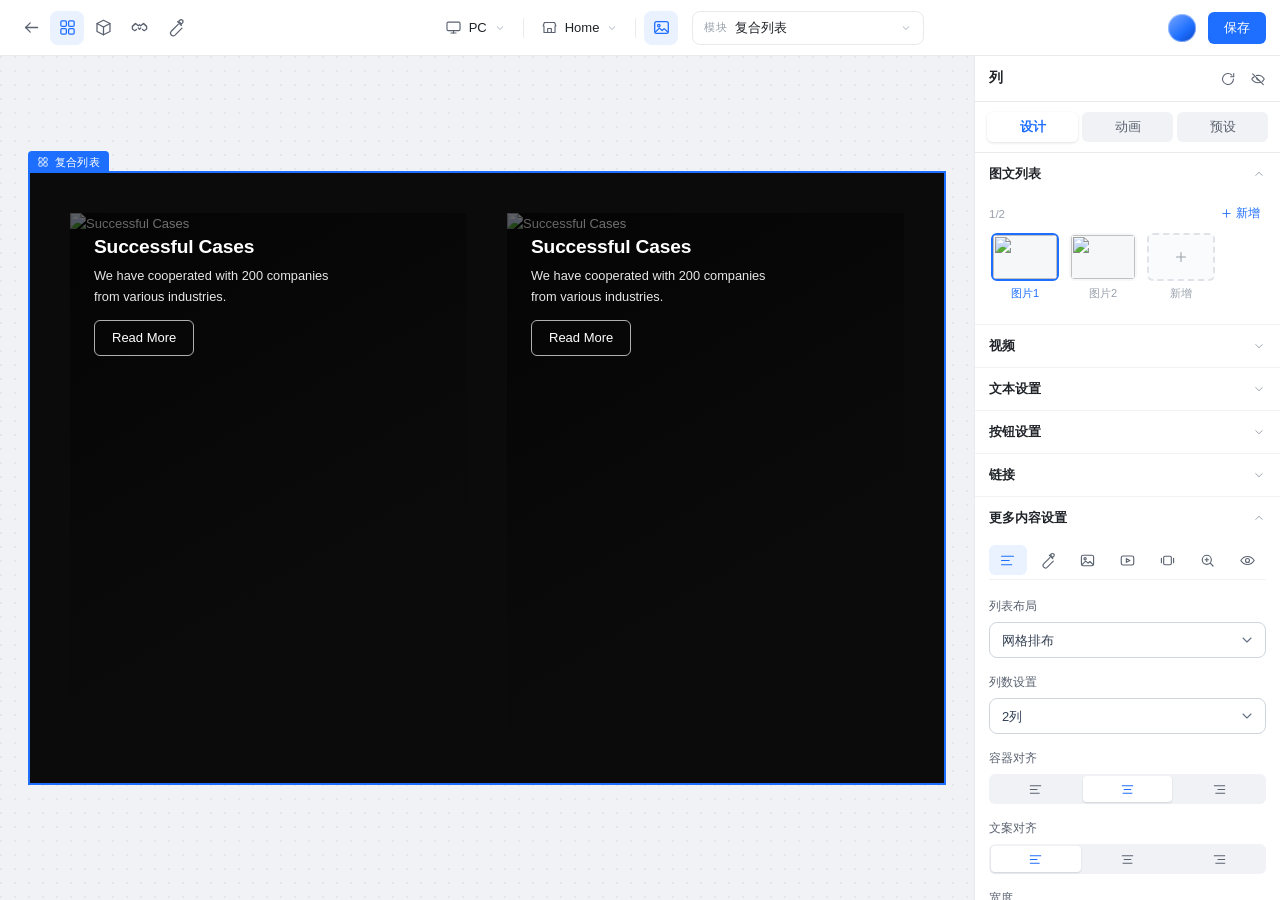
==== editor.html @ 56705ecf "feat: add main content and internal lists to m2 and m3 structures" ====
<!DOCTYPE html>
<html lang="zh-CN">
<head>
<meta charset="utf-8">
<meta name="viewport" content="width=device-width, initial-scale=1">
<title>装修编辑页 · 模块结构</title>
<link rel="stylesheet" href="assets/css/base.css">
<link rel="stylesheet" href="assets/css/mod1.css">
<link rel="stylesheet" href="assets/css/mod2.css">
<link rel="stylesheet" href="assets/css/mod3.css">
<link rel="stylesheet" href="assets/css/mod4.css">
<link rel="stylesheet" href="assets/css/mod5.css?v=19">
<link rel="stylesheet" href="assets/css/editor-shell.css?v=19">
<link rel="stylesheet" href="assets/css/editor-canvas.css?v=19">
</head>
<body class="ed">

<!-- ================= 顶部工具条 ================= -->
<header class="ed-top">
  <div class="ed-top__group">
    <a class="ed-ibtn" href="index.html" title="返回" data-icon="arrow" style="--rot:180deg"></a>
    <button class="ed-ibtn is-on" title="页面" data-icon="grid"></button>
    <button class="ed-ibtn" title="组件" data-icon="cube"></button>
    <button class="ed-ibtn" title="结构" data-icon="handshake"></button>
    <button class="ed-ibtn" title="设置" data-icon="brush"></button>
  </div>

  <div class="ed-top__mid">
    <button class="ed-pill" title="设备">
      <span class="ed-pill__ic" data-icon="monitor"></span>
      <span class="ed-pill__txt">PC</span>
      <span class="ed-pill__chev" data-icon="chevron"></span>
    </button>
    <span class="ed-divider"></span>
    <button class="ed-pill" title="页面">
      <span class="ed-pill__ic" data-icon="store"></span>
      <span class="ed-pill__txt">Home</span>
      <span class="ed-pill__chev" data-icon="chevron"></span>
    </button>
    <span class="ed-divider"></span>
    <button class="ed-ibtn is-on" title="当前页面" data-icon="image"></button>
    <label class="ed-modpick">
      <span class="ed-modpick__label">模块</span>
      <span class="ed-modpick__sel">
        <select id="structureSel"></select>
        <span class="ed-modpick__chev" data-icon="chevron"></span>
      </span>
    </label>
  </div>

  <div class="ed-top__right">
    <span class="ed-avatar" title="liyuaner"></span>
    <button class="ed-save" id="saveBtn">保存</button>
  </div>
</header>

<!-- ================= 画布 + 设置面板 ================= -->
<main class="ed-main">
  <div class="ed-canvas">
    <div class="ed-stage is-center" id="stage">
      <div id="canvas" style="width:100%"></div>
    </div>
  </div>

  <aside class="ed-panel">
    <div class="ed-panel__head">
      <span class="ed-panel__title">列</span>
      <span class="ed-panel__actions">
        <button class="ed-ibtn" id="resetBtn" title="重置当前模块" data-icon="refresh"></button>
        <button class="ed-ibtn" id="closeBtn" title="收起面板" data-icon="eyeOff"></button>
      </span>
    </div>
    <div id="panel" style="display:flex;flex-direction:column;min-height:0;flex:1"></div>
  </aside>
</main>

<!-- 主图弹层：图库 / 外链，详细设置收纳在这里，面板只留摘要 -->
<div class="ed-modal" id="heroModal" aria-hidden="true">
  <div class="ed-modal__mask" data-act="hero-close"></div>
  <div class="ed-modal__card" role="dialog" aria-label="更换主图">
    <header class="ed-modal__head">
      <b>更换主图</b>
      <button class="ed-ibtn" data-act="hero-close" title="关闭" style="font-size:17px;line-height:1">×</button>
    </header>
    <div class="ed-modal__body">
      <div class="ed-modal__label">图库</div>
      <div class="hero-gallery" id="heroGallery"></div>
      <div class="ed-modal__label">外链地址</div>
      <div class="hero-link">
        <input id="heroUrlInput" class="finput" placeholder="https:// 图片地址">
        <button class="ed-save" data-act="hero-url">使用</button>
      </div>
    </div>
  </div>
</div>

<button class="ed-fab" id="fabBtn">设置</button>
<div class="ed-toast" id="toast"></div>

<script src="assets/js/icons.js?v=19"></script>
<script src="assets/js/data.js?v=19"></script>
<script src="assets/js/editor-defs.js?v=19"></script>
<script src="assets/js/editor-fields.js?v=19"></script>
<script src="assets/js/editor-panels.js?v=19"></script>
<script src="assets/js/editor-m1.js?v=19"></script>
<script src="assets/js/editor-m5.js?v=19"></script>
<script src="assets/js/editor-canvas.js?v=19"></script>
<script src="assets/js/editor-core.js?v=19"></script>
</body>
</html>
---- assets/css/base.css ----
/* =========================================================
   base.css — 设计变量 / 页面骨架 / 控制条 / 通用按钮
   ========================================================= */

:root {
  /* 颜色 */
  --ink: #14161a;
  --ink-soft: #2b2f37;
  --body: #4b5260;
  --muted: #7b8290;
  --line: #e7e3db;
  --line-strong: #d6d1c7;
  --paper: #ffffff;
  --sand: #f6f2ec;
  --sand-deep: #eee8de;
  --accent: #9a7b4f;

  /* 版式 */
  --font: -apple-system, BlinkMacSystemFont, "Segoe UI", "PingFang SC",
    "Hiragino Sans GB", "Microsoft YaHei", Roboto, Helvetica, Arial, sans-serif;
  --serif: "Iowan Old Style", "Palatino Linotype", Georgia, "Songti SC", "Playfair Display", serif;

  --max: 1400px;
  --pad: clamp(20px, 4.6vw, 64px);

  /* 形状 */
  --r-sm: 10px;
  --r-md: 16px;
  --r-lg: 24px;

  /* 阴影 */
  --shadow-s: 0 1px 2px rgba(20, 22, 26, .04), 0 10px 24px -14px rgba(20, 22, 26, .16);
  --shadow-m: 0 2px 6px rgba(20, 22, 26, .05), 0 40px 70px -40px rgba(20, 22, 26, .28);

  color-scheme: light;
}

*, *::before, *::after { box-sizing: border-box; }

html {
  scroll-behavior: smooth;
  scroll-padding-top: 84px;
  -webkit-text-size-adjust: 100%;
}

body {
  margin: 0;
  font-family: var(--font);
  font-size: 16px;
  line-height: 1.65;
  color: var(--ink);
  background: var(--paper);
  -webkit-font-smoothing: antialiased;
  text-rendering: optimizeLegibility;
}

img { display: block; max-width: 100%; }
h1, h2, h3, h4, p, ul, figure { margin: 0; }
ul { list-style: none; padding: 0; }
a { color: inherit; text-decoration: none; }
button { font: inherit; color: inherit; cursor: pointer; border: 0; background: none; }
code {
  font-family: ui-monospace, SFMono-Regular, Menlo, Consolas, monospace;
  font-size: .88em;
  background: var(--sand);
  border: 1px solid var(--line);
  border-radius: 6px;
  padding: 1px 5px;
}
::selection { background: var(--ink); color: #fff; }

/* ---------- 顶栏 ---------- */
.topbar {
  position: sticky;
  top: 0;
  z-index: 60;
  background: rgba(255, 255, 255, .84);
  backdrop-filter: saturate(180%) blur(14px);
  -webkit-backdrop-filter: saturate(180%) blur(14px);
  border-bottom: 1px solid var(--line);
}
.topbar__inner {
  max-width: var(--max);
  margin: 0 auto;
  padding: 0 var(--pad);
  height: 64px;
  display: flex;
  align-items: center;
  justify-content: space-between;
  gap: 20px;
}
.topbar__brand {
  display: inline-flex;
  align-items: center;
  gap: 10px;
  font-weight: 650;
  font-size: 14.5px;
  letter-spacing: .01em;
  white-space: nowrap;
}
.brand-mark {
  width: 22px; height: 22px;
  display: grid;
  grid-template-columns: 1fr 1fr;
  grid-template-rows: 1fr 1fr;
  gap: 2px;
}
.brand-mark i { background: var(--ink); border-radius: 2px; }
.brand-mark i:nth-child(1) { grid-row: span 2; }
.brand-mark i:nth-child(3) { background: var(--accent); }

.topbar__nav {
  display: flex;
  align-items: center;
  gap: clamp(4px, 1.4vw, 18px);
  font-size: 13px;
  color: var(--body);
  overflow-x: auto;
  scrollbar-width: none;
}
.topbar__nav::-webkit-scrollbar { display: none; }
.topbar__nav a {
  white-space: nowrap;
  padding: 7px 10px;
  border-radius: 999px;
  transition: background .25s, color .25s;
}
.topbar__nav a b { color: var(--accent); font-weight: 700; margin-right: 5px; font-size: 11.5px; }
.topbar__nav a:hover { background: var(--sand); color: var(--ink); }
.topbar__cta {
  margin-left: auto;
  display: inline-flex;
  align-items: center;
  gap: 6px;
  height: 34px;
  padding: 0 14px;
  border-radius: 999px;
  background: var(--ink);
  color: #fff;
  font-size: 12.5px;
  letter-spacing: .02em;
  white-space: nowrap;
  transition: background .2s, transform .2s;
}
.topbar__cta:hover { background: #000; transform: translateY(-1px); }
.topbar__cta-short { display: none; }
@media (max-width: 980px) {
  .topbar__cta-long { display: none; }
  .topbar__cta-short { display: inline; }
  .topbar__cta { padding: 0 12px; }
}

/* ---------- 结构区块 ---------- */
.mod {
  position: relative;
  border-top: 1px solid var(--line);
  padding: clamp(38px, 5vw, 68px) 0 clamp(44px, 5.6vw, 76px);
  transition: background-color .45s ease, color .45s ease;
}
.mod__inner {
  max-width: var(--max);
  margin: 0 auto;
  padding: 0 var(--pad);
}
.mod__head {
  display: flex;
  align-items: baseline;
  gap: 16px;
  flex-wrap: wrap;
}
.mod__num {
  font-size: 11px;
  letter-spacing: .16em;
  color: var(--accent);
  font-weight: 700;
  align-self: baseline;
}
.mod__titlewrap {
  display: flex;
  align-items: baseline;
  gap: 18px;
  flex-wrap: wrap;
  flex: 1 1 auto;
}
.mod__title {
  font-size: clamp(22px, 2.4vw, 32px);
  line-height: 1.2;
  letter-spacing: -.022em;
  font-weight: 640;
  white-space: nowrap;
}
.mod__desc {
  color: var(--muted);
  font-size: clamp(13px, .9vw, 14px);
  line-height: 1.6;
  max-width: 52ch;
}

/* ---------- 控制条（不吸顶，两行） ---------- */
.ctrl {
  margin-top: clamp(18px, 2vw, 26px);
  padding: 11px 14px;
  border: 1px solid var(--line);
  border-radius: 12px;
  background: #fff;
}
.ctrl__row {
  display: flex;
  flex-wrap: wrap;
  align-items: center;
  gap: 8px 22px;
}
.ctrl__row + .ctrl__row {
  margin-top: 8px;
  padding-top: 8px;
  border-top: 1px solid rgba(20, 22, 26, .06);
}
/* 深色主题（结构3） */
.mod.is-dark .ctrl {
  background: #17191d;
  border-color: rgba(255, 255, 255, .14);
}
.mod.is-dark .ctrl__row + .ctrl__row { border-top-color: rgba(255, 255, 255, .12); }
.mod.is-dark .ctrl__label { color: rgba(255, 255, 255, .5); }
.mod.is-dark .chip {
  background: transparent;
  border-color: rgba(255, 255, 255, .22);
  color: rgba(255, 255, 255, .8);
}
.mod.is-dark .chip.is-on { background: #f4f2ee; border-color: #f4f2ee; color: #14161a; }
.ctrl__group { display: flex; align-items: center; gap: 8px; flex-wrap: wrap; }
.ctrl__label {
  font-size: 11px;
  letter-spacing: .04em;
  color: #9a958c;
  font-weight: 600;
  white-space: nowrap;
}
.ctrl__chips { display: flex; flex-wrap: wrap; gap: 5px; }
.chip {
  padding: 5px 11px;
  border-radius: 999px;
  border: 1px solid var(--line);
  background: transparent;
  color: var(--body);
  font-size: 12px;
  line-height: 1.35;
  letter-spacing: .01em;
  transition: background .18s, color .18s, border-color .18s;
}
.chip:hover { border-color: var(--ink); color: var(--ink); }
.chip.is-on {
  background: var(--ink);
  border-color: var(--ink);
  color: #fff;
  font-weight: 600;
}
.chip:disabled { opacity: .34; cursor: not-allowed; }
.chip:disabled:hover { border-color: var(--line); color: var(--body); }

/* ---------- 舞台 ---------- */
.stage {
  margin-top: clamp(32px, 3.6vw, 52px);
}
.stage--full { max-width: 100%; }
.stage.is-anim > * { animation: stageIn .5s cubic-bezier(.22, .61, .36, 1) both; }
@keyframes stageIn {
  from { opacity: 0; transform: translateY(14px); }
  to { opacity: 1; transform: none; }
}
@media (prefers-reduced-motion: reduce) {
  .stage.is-anim > * { animation: none; }
}

/* ---------- 图标（基础尺寸，防止 SVG 撑满容器） ---------- */
.ic {
  display: block;
  width: 20px;
  height: 20px;
  flex: 0 0 auto;
  stroke-width: 1.6;
}

/* ---------- 通用按钮 ---------- */
.btn {
  display: inline-flex;
  align-items: center;
  gap: 10px;
  align-self: flex-start;
  padding: 13px 24px;
  border-radius: 999px;
  background: var(--ink);
  color: #fff;
  font-size: 14px;
  font-weight: 550;
  line-height: 1.2;
  letter-spacing: .01em;
  white-space: nowrap;
  transition: background .25s ease, color .25s ease, transform .25s ease;
}
.btn:hover { background: #000; transform: translateY(-1px); }
.btn .ic {
  width: 17px;
  height: 17px;
  flex: 0 0 17px;
}
.btn .ic { stroke-width: 1.7; }

@media (prefers-reduced-motion: reduce) {
  .btn:hover { transform: none; }
}

/* ---------- 响应式 ---------- */
@media (max-width: 760px) {
  .topbar__inner { height: 58px; }
  .mod__titlewrap { gap: 8px; }
  .mod__desc { max-width: 100%; }
}
---- assets/css/mod1.css ----
/* =========================================================
   mod1.css — 结构1：中心图 + 左右双排列表
   ========================================================= */

.m1 { --m1-gap: clamp(22px, 3vw, 56px); }

.m1__grid {
  display: grid;
  grid-template-columns: minmax(0, 1fr) minmax(270px, 38%) minmax(0, 1fr);
  gap: var(--m1-gap);
  align-items: center;
}

.m1__col { min-width: 0; }
.m1__list {
  display: flex;
  flex-direction: column;
  gap: clamp(26px, 3.6vh, 52px);
}
.m1__item { min-width: 0; }

.m1__icon {
  display: inline-flex;
  align-items: center;
  justify-content: center;
  width: 54px;
  height: 54px;
  border-radius: 999px;
  border: 1px solid var(--line-strong);
  color: var(--ink-soft);
  margin-bottom: 14px;
}
.m1__icon .ic { width: 23px; height: 23px; }

.m1__text h3 {
  font-size: clamp(15.5px, 1.3vw, 20px);
  font-weight: 640;
  line-height: 1.3;
  letter-spacing: -.005em;
}
.m1__text p {
  margin-top: 7px;
  font-size: clamp(12.5px, .95vw, 14.5px);
  line-height: 1.62;
  color: var(--muted);
  max-width: 30ch;
}

.m1__media {
  position: relative;
  border-radius: clamp(16px, 1.6vw, 24px);
  overflow: hidden;
  background: var(--sand-deep);
  box-shadow: var(--shadow-m);
}
.m1__media img {
  width: 100%;
  height: 100%;
  aspect-ratio: 1 / 1.04;
  object-fit: cover;
}

/* ---------- A · 双列均布 ---------- */
.m1--a .m1__col { align-self: stretch; display: flex; align-items: center; }
.m1--a .m1__list { width: 100%; height: 100%; justify-content: space-between; padding-block: 4px; }
.m1--a .m1__item { text-align: center; }
.m1--a .m1__icon { margin-inline: auto; }
.m1--a .m1__text p { margin-inline: auto; }

/* ---------- B · 错位偏移 ---------- */
.m1--b .m1__grid {
  grid-template-columns: minmax(0, .92fr) minmax(290px, 42%) minmax(0, .92fr);
  gap: clamp(18px, 2.4vw, 40px);
  align-items: stretch;
}
.m1--b .m1__media img { aspect-ratio: 4 / 5; }
.m1--b .m1__col { display: flex; flex-direction: column; justify-content: center; }
.m1--b .m1__col--left { padding-bottom: clamp(40px, 7vw, 110px); }
.m1--b .m1__col--right { padding-top: clamp(40px, 7vw, 110px); }
.m1--b .m1__col--left .m1__item { text-align: right; }
.m1--b .m1__col--left .m1__text p { margin-left: auto; }
.m1--b .m1__list { gap: clamp(24px, 3vw, 44px); }
.m1--b .m1__icon { border: 0; width: 40px; height: 40px; margin-bottom: 8px; color: var(--accent); }
.m1--b .m1__icon .ic { width: 26px; height: 26px; }
.m1--b .m1__text h3 { font-size: clamp(17px, 1.5vw, 22px); letter-spacing: -.015em; }

/* ---------- C · 紧凑内联 ---------- */
.m1--c .m1__grid { grid-template-columns: minmax(0, 1.06fr) minmax(260px, 34%) minmax(0, 1.06fr); }
.m1--c .m1__media img { aspect-ratio: 1 / 1.12; }
.m1--c .m1__item { display: flex; align-items: flex-start; gap: 14px; }
.m1--c .m1__col--left .m1__item { flex-direction: row-reverse; text-align: right; }
.m1--c .m1__icon {
  width: 44px;
  height: 44px;
  border-radius: 12px;
  background: #fff;
  border: 1px solid var(--line);
  margin: 0;
  color: var(--ink-soft);
}
.m1--c .m1__icon .ic { width: 20px; height: 20px; }
.m1--c .m1__list { gap: clamp(18px, 2.4vw, 32px); }
.m1--c .m1__text h3 { font-size: clamp(14.5px, 1.15vw, 18px); }
.m1--c .m1__text p { margin-top: 4px; font-size: 12.5px; line-height: 1.55; }

/* ---------- D · 编号序号 ---------- */
.m1--d .m1__media img { aspect-ratio: 1 / 1; }
.m1--d .m1__num {
  display: block;
  font-size: clamp(30px, 3.1vw, 46px);
  font-weight: 700;
  line-height: 1;
  letter-spacing: -.04em;
  color: var(--ink);
  font-variant-numeric: tabular-nums;
}
.m1--d .m1__num::after {
  content: "";
  display: inline-block;
  vertical-align: middle;
  width: 28px;
  height: 6px;
  margin-left: 10px;
  background:
    radial-gradient(circle at 3px 3px, var(--accent) 1.6px, transparent 1.8px) 0 0 / 9px 6px repeat-x;
  opacity: .62;
}
.m1--d .m1__text h3 { margin-top: 12px; font-size: clamp(15px, 1.25vw, 19px); }
.m1--d .m1__col--left .m1__item { text-align: right; }
.m1--d .m1__col--left .m1__text p { margin-left: auto; }

/* ---------- 横向排布（列表项并排 + 左右交替阅读） ---------- */
.m1.is-h .m1__grid {
  grid-template-columns: minmax(0, 1fr) minmax(210px, 32%) minmax(0, 1fr);
  gap: clamp(14px, 1.8vw, 28px);
}
.m1.is-h .m1__col,
.m1.is-h .m1__col--left,
.m1.is-h .m1__col--right {
  align-self: center;
  padding-top: 0;
  padding-bottom: 0;
  display: block;
}
.m1.is-h .m1__list {
  flex-direction: row;
  flex-wrap: nowrap;
  align-items: flex-start;
  justify-content: center;
  gap: clamp(12px, 1.4vw, 24px);
  height: auto;
  width: 100%;
}
.m1.is-h .m1__item {
  flex: 1 1 0;
  min-width: 0;
  text-align: center;
  display: block;
}
.m1.is-h .m1__item .m1__text { text-align: center; }
.m1.is-h .m1__icon { margin-inline: auto; margin-bottom: 10px; }
.m1.is-h .m1__num { text-align: center; }
.m1.is-h .m1__num::after { display: none; }
.m1.is-h .m1__text h3 { font-size: clamp(13px, 1.05vw, 15.5px); }
.m1.is-h .m1__text p { font-size: 12px; line-height: 1.55; margin-top: 5px; }

/* 每侧 3 项以上时收起描述，保持一行干净 */
.m1.is-h-dense .m1__text p { display: none; }
.m1.is-h-dense .m1__text h3 { font-size: 13px; line-height: 1.4; }
.m1.is-h-dense .m1__icon { width: 40px; height: 40px; margin-bottom: 9px; }
.m1.is-h-dense .m1__icon .ic { width: 19px; height: 19px; }
.m1.is-h-dense .m1__num { font-size: clamp(20px, 1.9vw, 28px); }
.m1.is-h .m1__media img { aspect-ratio: 4 / 3; }

/* ---------- 响应式 ---------- */
/* ≤1080：图片置顶，左右两列列表合并成同一个网格，避免出现空洞 */
@media (max-width: 1080px) {
  .m1 .m1__grid,
  .m1.is-h .m1__grid {
    grid-template-columns: repeat(2, minmax(0, 1fr));
    gap: clamp(20px, 3.2vw, 30px) clamp(18px, 2.6vw, 26px);
  }

  .m1 .m1__grid > .m1__col,
  .m1--a .m1__col,
  .m1--b .m1__col,
  .m1.is-h .m1__col,
  .m1 .m1__grid > .m1__col > .m1__list,
  .m1--a .m1__list,
  .m1.is-h .m1__list { display: contents; }

  .m1__media { grid-column: 1 / -1; order: -1; }
  .m1__media img,
  .m1--b .m1__media img,
  .m1--c .m1__media img,
  .m1--d .m1__media img,
  .m1.is-h .m1__media img { aspect-ratio: 16 / 10; border-radius: clamp(14px, 2vw, 20px); }

  .m1__item,
  .m1.is-h .m1__item {
    display: block;
    flex: none;
    padding: 0;
    text-align: left;
  }
  .m1--a .m1__item,
  .m1--b .m1__col--left .m1__item,
  .m1--d .m1__col--left .m1__item,
  .m1.is-h .m1__item { text-align: left; }

  .m1 .m1__item .m1__text,
  .m1.is-h .m1__item .m1__text { text-align: left; }

  .m1__icon,
  .m1--a .m1__icon,
  .m1--b .m1__icon,
  .m1.is-h .m1__icon,
  .m1.is-h-dense .m1__icon {
    width: 44px;
    height: 44px;
    margin: 0 0 10px;
    border: 1px solid var(--line-strong);
    color: var(--ink-soft);
  }
  .m1__icon .ic,
  .m1.is-h-dense .m1__icon .ic { width: 20px; height: 20px; }

  .m1__text h3,
  .m1.is-h .m1__text h3,
  .m1.is-h-dense .m1__text h3 { font-size: 15.5px; line-height: 1.35; }
  .m1__text p,
  .m1.is-h .m1__text p,
  .m1.is-h-dense .m1__text p,
  .m1.is-h .m1__text p {
    display: block;
    font-size: 13px;
    margin-top: 5px;
  }
  .m1--a .m1__text p,
  .m1--b .m1__col--left .m1__text p,
  .m1--d .m1__col--left .m1__text p { margin-inline: 0; }
  .m1__num,
  .m1.is-h-dense .m1__num { font-size: 26px; }

  .m1--c .m1__item,
  .m1.is-h.m1--c .m1__item {
    display: flex;
    flex-direction: row;
    gap: 12px;
    align-items: flex-start;
  }
}

@media (max-width: 640px) {
  .m1 .m1__grid,
  .m1.is-h .m1__grid { grid-template-columns: minmax(0, 1fr); }
  .m1__text p { max-width: none; }
}
---- assets/css/mod2.css ----
/* =========================================================
   mod2.css — 结构2：一侧文案 + 列表，另一侧整图
   ========================================================= */

.m2 { --split: 45%; }
.m2.is-r40 { --split: 40%; }
.m2.is-r45 { --split: 45%; }
.m2.is-r55 { --split: 55%; }

.m2__grid {
  display: grid;
  /* --split 始终代表「图片占比」 */
  grid-template-columns: minmax(0, 1fr) var(--split);
  gap: clamp(24px, 4vw, 72px);
  align-items: stretch;
}
.m2.is-reversed .m2__grid {
  grid-template-columns: var(--split) minmax(0, 1fr);
}
.m2.is-reversed .m2__body { order: 2; }
.m2.is-reversed .m2__media { order: 1; }

/* ---------- 文案栏 ---------- */
.m2__body { align-self: center; min-width: 0; }
.m2__eyebrow {
  font-size: 11.5px;
  letter-spacing: .2em;
  text-transform: uppercase;
  color: var(--accent);
  font-weight: 650;
}
.m2__title {
  margin-top: 13px;
  font-size: clamp(26px, 2.7vw, 42px);
  line-height: 1.12;
  letter-spacing: -.025em;
  font-weight: 650;
}
.m2__lede {
  margin-top: 16px;
  color: var(--body);
  font-size: clamp(13.8px, 1.02vw, 15.8px);
  line-height: 1.68;
  max-width: 52ch;
}
.m2__cta { margin-top: clamp(20px, 2.6vw, 30px); }
.m2 .is-accent { color: var(--accent); }

/* ---------- 图片 ---------- */
.m2__media {
  position: relative;
  margin: 0;
  border-radius: clamp(18px, 2vw, 28px);
  overflow: hidden;
  background: var(--sand-deep);
  box-shadow: var(--shadow-m);
}
.m2__media img {
  width: 100%;
  height: 100%;
  min-height: clamp(340px, 40vw, 560px);
  object-fit: cover;
}

/* ---------- 列表：勾选网格 ---------- */
.m2__list--check {
  margin-top: clamp(20px, 2.4vw, 30px);
  display: grid;
  grid-template-columns: repeat(2, minmax(0, 1fr));
  gap: 13px 22px;
}
.m2__list--check .m2__item {
  display: flex;
  align-items: center;
  gap: 9px;
  font-size: clamp(13.5px, 1vw, 15px);
  font-weight: 620;
  line-height: 1.4;
  color: var(--ink-soft);
}
.m2__list--check .ic { width: 18px; height: 18px; }

/* ---------- 列表：图标列表 ---------- */
.m2__list--icon {
  margin-top: clamp(20px, 2.4vw, 28px);
  display: grid;
  gap: clamp(13px, 1.5vw, 19px);
}
.m2__list--icon .m2__item { display: flex; align-items: flex-start; gap: 14px; }
.m2__badge {
  width: 42px;
  height: 42px;
  flex: 0 0 auto;
  border-radius: 12px;
  background: #fff;
  border: 1px solid var(--line);
  display: grid;
  place-items: center;
  color: var(--ink-soft);
}
.m2__badge .ic { width: 21px; height: 21px; }

/* ---------- 列表：编号步骤 ---------- */
.m2__list--num {
  margin-top: clamp(20px, 2.4vw, 28px);
  display: grid;
}
.m2__list--num .m2__item {
  display: grid;
  grid-template-columns: auto minmax(0, 1fr);
  gap: 16px;
  padding: clamp(11px, 1.3vw, 15px) 0;
  border-top: 1px solid var(--line);
}
.m2__list--num .m2__item:last-child { border-bottom: 1px solid var(--line); }
.m2__num {
  font-size: 14px;
  font-weight: 700;
  letter-spacing: .06em;
  color: var(--accent);
  padding-top: 2px;
  font-variant-numeric: tabular-nums;
}

/* ---------- 列表：数据行 ---------- */
.m2__list--stat {
  margin-top: clamp(20px, 2.4vw, 28px);
  display: grid;
}
.m2__list--stat .m2__item {
  display: grid;
  grid-template-columns: minmax(92px, auto) minmax(0, 1fr);
  align-items: center;
  gap: clamp(14px, 2vw, 28px);
  padding: clamp(13px, 1.5vw, 18px) 0;
  border-top: 1px solid var(--line);
}
.m2__list--stat .m2__item:last-child { border-bottom: 1px solid var(--line); }
.m2__stat {
  font-size: clamp(23px, 2.3vw, 33px);
  font-weight: 650;
  letter-spacing: -.03em;
  line-height: 1;
  white-space: nowrap;
}

/* ---------- 列表通用文本 ---------- */
.m2__text h4 {
  font-size: clamp(14px, 1.05vw, 15.5px);
  font-weight: 650;
  line-height: 1.35;
  letter-spacing: -.005em;
}
.m2__text p {
  margin-top: 3px;
  font-size: clamp(12.5px, .92vw, 13.5px);
  line-height: 1.58;
  color: var(--muted);
}

/* ---------- 响应式 ---------- */
@media (max-width: 1080px) {
  .m2__grid,
  .m2.is-reversed .m2__grid { grid-template-columns: minmax(0, 1fr); gap: clamp(20px, 3.4vw, 34px); }
  .m2__media,
  .m2.is-reversed .m2__media { order: -1; }
  .m2.is-reversed .m2__body { order: 0; }
  .m2__media img { min-height: clamp(230px, 46vw, 400px); }
  .m2__lede { max-width: none; }
}
@media (max-width: 620px) {
  .m2__list--check { grid-template-columns: minmax(0, 1fr); }
  .m2__list--stat .m2__item { grid-template-columns: minmax(0, 1fr); gap: 6px; }
}
---- assets/css/mod3.css ----
/* =========================================================
   mod3.css — 结构3：左文 + 左列表 | 右列表
   含深色主题（.mod.is-dark）
   ========================================================= */

/* ---------- 深色主题：只改该区块的变量 ---------- */
.mod.is-dark {
  background: #0e1014;
  --ink: #f4f2ee;
  --ink-soft: #e3e0d9;
  --body: #b7bbc3;
  --muted: #8c919b;
  --line: rgba(255, 255, 255, .13);
  --line-strong: rgba(255, 255, 255, .24);
  --paper: #14171c;
  --sand: #1a1e24;
  --sand-deep: #232830;
  --accent: #c8a86a;
  color: var(--ink);
}
.mod.is-dark .ctrl {
  background: rgba(255, 255, 255, .05);
  border-color: rgba(255, 255, 255, .14);
}
.mod.is-dark .chip {
  background: rgba(255, 255, 255, .06);
  border-color: rgba(255, 255, 255, .22);
  color: var(--body);
}
.mod.is-dark .chip:hover { border-color: #fff; color: #fff; }
.mod.is-dark .chip.is-on { background: #fff; border-color: #fff; color: #111; }
.mod.is-dark .chip:disabled { opacity: .3; }
.mod.is-dark .btn { background: #fff; color: #111; }
.mod.is-dark .btn:hover { background: #e8e5df; }
.mod.is-dark .m3__app:hover { background: #1e232a; }
.mod.is-dark .m3__dot { border-color: rgba(255, 255, 255, .18); }

/* ---------- 布局骨架 ---------- */
.m3__grid {
  display: grid;
  gap: clamp(24px, 3.4vw, 64px);
  align-items: start;
}
.m3--a .m3__grid,
.m3--c .m3__grid,
.m3--d .m3__grid { grid-template-columns: minmax(0, 1.06fr) minmax(0, 1fr); }
.m3--a .m3__grid { align-items: stretch; }
.m3--a .m3__main {
  display: flex;
  flex-direction: column;
  gap: clamp(18px, 2.4vw, 34px);
}
.m3--a .m3__main > * { margin-block: 0; }
.m3--a .m3__main .btn { align-self: flex-start; margin-top: 0; }
/* 图标网格吸收多余高度，让两栏底部齐平 */
.m3--a .m3__apps {
  flex: 1 1 auto;
  min-height: 0;
  align-content: stretch;
  margin-top: 0;
}
.m3--b .m3__grid {
  grid-template-columns: minmax(0, 1fr) minmax(200px, .72fr) minmax(0, 1fr);
  align-items: center;
}
.m3__main { min-width: 0; }
.m3__aside { min-width: 0; }

.m3__eyebrow {
  font-size: 11.5px;
  letter-spacing: .2em;
  text-transform: uppercase;
  color: var(--accent);
  font-weight: 650;
}
.m3__title {
  margin-top: 13px;
  font-size: clamp(23px, 2.5vw, 38px);
  line-height: 1.14;
  letter-spacing: -.025em;
  font-weight: 650;
  max-width: 22ch;
}
.m3__para {
  margin-top: 15px;
  color: var(--body);
  font-size: clamp(13.5px, 1vw, 15.5px);
  line-height: 1.68;
  max-width: 48ch;
}
.m3__main .btn { margin-top: clamp(22px, 2.6vw, 32px); }

/* ---------- 左列表：4×2 图标网格 ---------- */
.m3__apps {
  margin-top: clamp(24px, 2.8vw, 36px);
  display: grid;
  grid-template-columns: repeat(4, minmax(0, 1fr));
  gap: 1px;
  background: var(--line);
  border: 1px solid var(--line);
  border-radius: 4px;
  overflow: hidden;
}
.m3__app {
  background: var(--paper);
  display: grid;
  justify-items: center;
  align-content: center;
  gap: 9px;
  padding: clamp(15px, 1.7vw, 23px) 8px;
  text-align: center;
  font-size: clamp(12px, .92vw, 13px);
  font-weight: 620;
  line-height: 1.35;
  transition: background .3s ease;
}
.m3__app .ic { width: 24px; height: 24px; color: var(--accent); }

/* ---------- 左列表：材质色板 ---------- */
.m3__swatches {
  margin-top: clamp(24px, 2.8vw, 34px);
  display: flex;
  flex-wrap: wrap;
  gap: 16px clamp(14px, 1.6vw, 22px);
}
.m3__swatch {
  display: grid;
  justify-items: center;
  gap: 8px;
  font-size: 11.5px;
  letter-spacing: .04em;
  color: var(--body);
  text-align: center;
}
.m3__dot {
  width: clamp(44px, 4.4vw, 58px);
  aspect-ratio: 1;
  border-radius: 999px;
  background: var(--tone, #ccc);
  border: 1px solid rgba(0, 0, 0, .08);
  box-shadow: inset 0 -8px 16px rgba(0, 0, 0, .1);
  transition: transform .3s ease, box-shadow .3s ease;
}
.m3__swatch:hover .m3__dot {
  transform: translateY(-2px);
  box-shadow: inset 0 -8px 16px rgba(0, 0, 0, .1), 0 8px 18px -10px rgba(0, 0, 0, .5);
}

/* ---------- 左列表：横排标签 ---------- */
.m3__chips {
  margin-top: clamp(22px, 2.6vw, 32px);
  display: flex;
  flex-wrap: wrap;
  gap: 8px;
}
.m3__chips li {
  display: inline-flex;
  align-items: center;
  gap: 8px;
  padding: 8px 14px;
  border: 1px solid var(--line-strong);
  border-radius: 999px;
  font-size: clamp(12px, .92vw, 13px);
  font-weight: 620;
  color: var(--ink-soft);
  transition: background .25s, color .25s, border-color .25s;
}
.m3__chips li:hover { background: var(--ink); color: var(--paper); border-color: var(--ink); }
.m3__chips .ic { width: 17px; height: 17px; color: var(--accent); }
.m3__chips li:hover .ic { color: inherit; }

/* ---------- 左列表：编号步骤 ---------- */
.m3__steps {
  list-style: none;
  margin: clamp(22px, 2.6vw, 32px) 0 0;
  padding: 0;
  display: grid;
}
.m3__steps li {
  display: grid;
  grid-template-columns: auto minmax(0, 1fr);
  gap: 16px;
  padding: clamp(12px, 1.4vw, 16px) 0;
  border-top: 1px solid var(--line);
}
.m3__steps li:last-child { border-bottom: 1px solid var(--line); }
.m3__step-no {
  font-size: 12.5px;
  font-weight: 700;
  letter-spacing: .06em;
  color: var(--accent);
  padding-top: 3px;
  font-variant-numeric: tabular-nums;
}
.m3__steps h4 { font-size: 14.5px; font-weight: 650; }
.m3__steps p { margin-top: 3px; font-size: 12.5px; color: var(--muted); line-height: 1.55; max-width: 40ch; }

/* ---------- 右列表：大图卡 ---------- */
.m3__cards { display: grid; gap: clamp(18px, 2.2vw, 30px); }
.m3__card figure {
  margin: 0 0 12px;
  border-radius: 14px;
  overflow: hidden;
  background: var(--sand-deep);
  aspect-ratio: 16 / 7.5;
}
.m3__card img {
  width: 100%;
  height: 100%;
  object-fit: cover;
  transition: transform .8s cubic-bezier(.2, .6, .3, 1);
}
.m3__card:hover img { transform: scale(1.045); }
.m3__card h4 { font-size: clamp(15px, 1.15vw, 17px); font-weight: 650; }
.m3__card p { margin-top: 5px; font-size: 13px; line-height: 1.6; color: var(--muted); max-width: 46ch; }

/* ---------- 右列表：紧凑图标列表 ---------- */
.m3__compact { display: grid; gap: clamp(15px, 1.9vw, 24px); }
.m3__compact li { display: flex; gap: 13px; align-items: flex-start; }
.m3__compact .ic { width: 22px; height: 22px; color: var(--accent); margin-top: 1px; }
.m3__compact h4 { font-size: 14.5px; font-weight: 650; }
.m3__compact p { margin-top: 2px; font-size: 12.5px; line-height: 1.55; color: var(--muted); }

/* ---------- 右列表：缩略图文行 ---------- */
.m3__rows { display: grid; gap: clamp(12px, 1.6vw, 20px); }
.m3__row {
  display: grid;
  grid-template-columns: clamp(86px, 26%, 132px) minmax(0, 1fr);
  gap: clamp(14px, 1.6vw, 20px);
  align-items: center;
  padding-bottom: clamp(12px, 1.6vw, 18px);
  border-bottom: 1px solid var(--line);
}
.m3__row:last-child { border-bottom: 0; padding-bottom: 0; }
.m3__row figure {
  margin: 0;
  border-radius: 10px;
  overflow: hidden;
  aspect-ratio: 4 / 3;
  background: var(--sand-deep);
}
.m3__row img { width: 100%; height: 100%; object-fit: cover; }
.m3__row h4 { font-size: 14.5px; font-weight: 650; }
.m3__row p { margin-top: 4px; font-size: 12.5px; line-height: 1.55; color: var(--muted); }

/* ---------- 右列表：2×2 图片宫格 ---------- */
.m3__tiles {
  display: grid;
  grid-template-columns: repeat(2, minmax(0, 1fr));
  gap: clamp(10px, 1.2vw, 16px);
}
.m3__tile {
  position: relative;
  border-radius: 12px;
  overflow: hidden;
  aspect-ratio: 4 / 3.3;
  background: var(--sand-deep);
}
.m3__tile img {
  width: 100%;
  height: 100%;
  object-fit: cover;
  transition: transform .8s cubic-bezier(.2, .6, .3, 1);
}
.m3__tile:hover img { transform: scale(1.05); }
.m3__tile::after {
  content: "";
  position: absolute;
  inset: 0;
  background: linear-gradient(to top, rgba(0, 0, 0, .58), rgba(0, 0, 0, 0) 58%);
}
.m3__tile span {
  position: absolute;
  z-index: 1;
  left: 13px;
  bottom: 11px;
  color: #fff;
  font-size: 12.5px;
  font-weight: 620;
  letter-spacing: .01em;
}

/* ---------- 三段式中图 ---------- */
.m3__media {
  margin: 0;
  border-radius: 16px;
  overflow: hidden;
  background: var(--sand-deep);
  aspect-ratio: 3 / 4.2;
}
.m3__media img { width: 100%; height: 100%; object-fit: cover; }

/* ---------- 响应式 ---------- */
@media (max-width: 1080px) {
  .m3--a .m3__grid,
  .m3--c .m3__grid,
  .m3--d .m3__grid { grid-template-columns: minmax(0, 1fr); }
  .m3--b .m3__grid { grid-template-columns: minmax(0, 1fr) minmax(0, .8fr); }
  .m3--b .m3__aside { grid-column: 1 / -1; display: grid; grid-template-columns: repeat(2, minmax(0, 1fr)); gap: 16px 22px; }
  .m3__compact { grid-template-columns: repeat(2, minmax(0, 1fr)); }
  .m3__tiles { max-width: 640px; }
}
@media (max-width: 760px) {
  .m3--b .m3__grid { grid-template-columns: minmax(0, 1fr); }
  .m3--b .m3__media { aspect-ratio: 16 / 10; }
  .m3__compact { grid-template-columns: minmax(0, 1fr); }
  .m3__apps { grid-template-columns: repeat(2, minmax(0, 1fr)); }
  .m3__chips li { padding: 7px 12px; }
}
---- assets/css/mod4.css ----
/* =========================================================
   mod4.css — 结构4：复合图片列表
   ========================================================= */

.m4 { --m4-gap: 14px; --m4-r: 12px; }
.m4.is-gap-s { --m4-gap: 6px; }
.m4.is-gap-m { --m4-gap: 14px; }
.m4.is-gap-l { --m4-gap: 26px; }
.m4.is-r0 { --m4-r: 0px; }
.m4.is-r12 { --m4-r: 12px; }
.m4.is-r20 { --m4-r: 20px; }

.m4__grid {
  display: grid;
  gap: var(--m4-gap);
  grid-auto-rows: clamp(96px, 10.6vw, 158px);
}

.m4__cell {
  position: relative;
  overflow: hidden;
  border-radius: var(--m4-r);
  background: var(--sand-deep);
  transition: border-radius .4s ease;
}
.m4__cell img {
  width: 100%;
  height: 100%;
  object-fit: cover;
  transition: transform .9s cubic-bezier(.2, .6, .3, 1), filter .5s ease;
}
.m4__cell:hover img { transform: scale(1.045); }

/* 图注 */
.m4__cap {
  position: absolute;
  inset: auto 0 0 0;
  padding: 16px 16px 14px;
  display: flex;
  align-items: baseline;
  justify-content: space-between;
  gap: 10px;
  background: linear-gradient(to top, rgba(8, 10, 12, .72), rgba(8, 10, 12, 0));
  color: #fff;
  opacity: 0;
  transform: translateY(8px);
  transition: opacity .45s ease, transform .45s ease;
  pointer-events: none;
}
.m4.has-caps .m4__cell:hover .m4__cap,
.m4.has-caps .m4__cell:focus-within .m4__cap { opacity: 1; transform: none; }
.m4__cap b { font-size: 13.5px; font-weight: 620; letter-spacing: .01em; }
.m4__cap em {
  font-style: normal;
  font-size: 10.5px;
  letter-spacing: .14em;
  text-transform: uppercase;
  opacity: .78;
  white-space: nowrap;
}

/* ---------- A · 双大图并列 ---------- */
.m4--a .m4__grid {
  grid-template-columns: repeat(2, minmax(0, 1fr));
  grid-auto-rows: auto;
}
.m4--a .m4__cell { aspect-ratio: 4 / 3; }

/* ---------- B · 瀑布拼排（5 图） ---------- */
.m4--b .m4__grid {
  grid-template-columns: repeat(3, minmax(0, 1fr));
  grid-template-rows: repeat(3, clamp(96px, 10.6vw, 158px));
}
.m4--b .m4__cell--1 { grid-area: 1 / 1 / 3 / 2; }
.m4--b .m4__cell--2 { grid-area: 1 / 2 / 2 / 3; }
.m4--b .m4__cell--3 { grid-area: 2 / 2 / 4 / 3; }
.m4--b .m4__cell--4 { grid-area: 1 / 3 / 4 / 4; }
.m4--b .m4__cell--5 { grid-area: 3 / 1 / 4 / 2; }

/* ---------- C · 一大两小 ---------- */
.m4--c .m4__grid {
  grid-template-columns: 1.45fr 1fr;
  grid-template-rows: repeat(2, clamp(120px, 13vw, 196px));
}
.m4--c .m4__cell--1 { grid-area: 1 / 1 / 3 / 2; }
.m4--c .m4__cell--2 { grid-area: 1 / 2 / 2 / 3; }
.m4--c .m4__cell--3 { grid-area: 2 / 2 / 3 / 3; }

/* ---------- D · Bento 宫格（1 主 + 4 小） ---------- */
.m4--d .m4__grid {
  grid-template-columns: repeat(3, minmax(0, 1fr));
  grid-template-rows: repeat(3, clamp(100px, 11vw, 164px));
}
.m4--d .m4__cell--1 { grid-area: 1 / 1 / 3 / 3; }
.m4--d .m4__cell--2 { grid-area: 1 / 3 / 2 / 4; }
.m4--d .m4__cell--3 { grid-area: 2 / 3 / 3 / 4; }
.m4--d .m4__cell--4 { grid-area: 3 / 1 / 4 / 2; }
.m4--d .m4__cell--5 { grid-area: 3 / 2 / 4 / 4; }

/* ---------- 响应式 ---------- */
@media (max-width: 900px) {
  .m4--a .m4__grid { grid-template-columns: minmax(0, 1fr); }
  .m4--b .m4__grid {
    grid-template-columns: repeat(2, minmax(0, 1fr));
    grid-template-rows: repeat(4, minmax(90px, 20vw));
  }
  .m4--b .m4__cell--1 { grid-area: 1 / 1 / 3 / 2; }
  .m4--b .m4__cell--2 { grid-area: 1 / 2 / 2 / 3; }
  .m4--b .m4__cell--3 { grid-area: 2 / 2 / 4 / 3; }
  .m4--b .m4__cell--4 { grid-area: 3 / 1 / 4 / 2; }
  .m4--b .m4__cell--5 { grid-area: 4 / 1 / 5 / 3; }
  .m4--c .m4__grid { grid-template-columns: repeat(2, minmax(0, 1fr)); grid-template-rows: auto; }
  .m4--c .m4__cell { grid-area: auto !important; aspect-ratio: 4 / 3; }
  .m4--c .m4__cell--1 { grid-column: 1 / -1 !important; aspect-ratio: 16 / 10; }
  .m4--d .m4__grid {
    grid-template-columns: repeat(2, minmax(0, 1fr));
    grid-template-rows: repeat(4, minmax(90px, 19vw));
  }
  .m4--d .m4__cell--1 { grid-area: 1 / 1 / 3 / 3; }
  .m4--d .m4__cell--2 { grid-area: 3 / 1 / 4 / 2; }
  .m4--d .m4__cell--3 { grid-area: 3 / 2 / 4 / 3; }
  .m4--d .m4__cell--4 { grid-area: 4 / 1 / 5 / 2; }
  .m4--d .m4__cell--5 { grid-area: 4 / 2 / 5 / 3; }
  .m4__cap { opacity: 1; transform: none; }
}
---- assets/css/mod5.css ----
/* =========================================================
   mod5.css — 结构5：轮播列表（轮播图组件内嵌列表）
   每个轮播页 = 一张整幅背景图 + 标题文案 + 一组列表（列1）
   列表只保留 图标 + 标题；变体：列表样式 icon/num/check/row
   × 文字位置 居左 / 居右 / 居中浮卡
   ========================================================= */

.m5 {
  position: relative;
  --m5-r: 18px;
}
.m5-flip { transform: rotate(180deg); }

/* ---------- 轮播轨道 ---------- */
.m5__viewport {
  position: relative;
  overflow: hidden;
  border-radius: var(--m5-r);
}
.m5__track {
  display: flex;
  transition: transform .6s cubic-bezier(.22, .61, .36, 1);
}
.m5__slide {
  flex: 0 0 100%;
  min-width: 0;
}

/* ---------- 整幅背景图（覆盖整个组件） ---------- */
.m5__frame {
  position: relative;
  height: clamp(440px, 44vw, 600px);
  display: grid;
  grid-template-columns: 1fr;
  grid-template-rows: 1fr;
}
.m5__media {
  grid-area: 1 / 1;
  position: relative;
  background: #f6f8fa;
  overflow: hidden;
}
.m5__media img {
  width: 100%;
  height: 100%;
  object-fit: cover;
  display: block;
}

/* 默认不启用渐变蒙层，保持画面通透纯净 */
.m5__frame::after {
  display: none;
}

/* ---------- 内容浮层容器（支持自由容器对齐与文案对齐） ---------- */
.m5__body {
  grid-area: 1 / 1;
  z-index: 2;
  display: flex;
  flex-direction: column;
  gap: var(--m5-gap, 14px);
  width: var(--m5-w, 54%);
  max-width: 100%;
  padding: clamp(24px, 3vw, 48px);
  box-sizing: border-box;
  color: #111418;
}
.m5__body.is-follow-content {
  margin: clamp(14px, 2vw, 32px);
}
.m5__body.is-free-content {
  margin: 0;
}

/* 容器水平对齐 */
.m5__body.is-align-start,
.m5--left .m5__body { justify-self: start; }
.m5__body.is-align-center,
.m5--center .m5__body { justify-self: center; }
.m5__body.is-align-end,
.m5--right .m5__body { justify-self: end; }

/* 容器垂直对齐 */
.m5__body.is-valign-start { align-self: start; justify-content: flex-start; }
.m5__body.is-valign-center { align-self: center; justify-content: center; }
.m5__body.is-valign-end { align-self: end; justify-content: flex-end; }

/* 文案对齐 */
.m5__body.is-text-center {
  text-align: center;
}
.m5__body.is-text-center .m5__eyebrow,
.m5__body.is-text-center .m5__title,
.m5__body.is-text-center .m5__lede {
  margin-left: auto;
  margin-right: auto;
}
.m5__body.is-text-center .m5__cta {
  align-self: center;
}

.m5__body.is-text-right {
  text-align: right;
}
.m5__body.is-text-right .m5__eyebrow,
.m5__body.is-text-right .m5__title,
.m5__body.is-text-right .m5__lede {
  margin-left: auto;
  margin-right: 0;
}
.m5__body.is-text-right .m5__cta {
  align-self: flex-end;
}

.m5__body.is-text-left {
  text-align: left;
}
.m5__body.is-text-left .m5__eyebrow,
.m5__body.is-text-left .m5__title,
.m5__body.is-text-left .m5__lede {
  margin-left: 0;
  margin-right: auto;
}
.m5__body.is-text-left .m5__cta {
  align-self: flex-start;
}

.m5__eyebrow {
  font-size: 11px;
  font-weight: 700;
  letter-spacing: .2em;
  text-transform: uppercase;
  color: #a0783a;
}
.m5__title {
  font-size: clamp(22px, 2.4vw, 36px);
  font-weight: 700;
  letter-spacing: -.02em;
  line-height: 1.18;
  color: #111418;
  max-width: 22ch;
  text-shadow: none;
}
.m5__lede {
  font-size: 14px;
  line-height: 1.6;
  color: #4b5563;
  max-width: 48ch;
  text-shadow: none;
}
.m5__cta { margin-top: 0; align-self: flex-start; }

.m5 .btn.m5__cta,
.m5 .ed-btn.m5__cta,
.m5 a.m5__cta {
  background: transparent !important;
  color: #111418 !important;
  border: 1.5px solid #111418 !important;
  border-radius: 8px;
  padding: 10px 22px;
  box-shadow: none;
  font-weight: 600;
  transition: all .2s ease;
}
.m5 .btn.m5__cta:hover,
.m5 .ed-btn.m5__cta:hover,
.m5 a.m5__cta:hover {
  background: rgba(17, 20, 24, .06) !important;
  color: #000000 !important;
  border-color: #000000 !important;
}

/* ---------- 内部列表：包裹容器、网格与图文对齐 ---------- */
.m5__list-wrap {
  width: var(--m5-list-w, 100%);
  max-width: 100%;
  display: flex;
}
.m5__list-wrap.is-list-align-start { align-self: flex-start; justify-content: flex-start; }
.m5__list-wrap.is-list-align-center { align-self: center; justify-content: center; }
.m5__list-wrap.is-list-align-end { align-self: flex-end; justify-content: flex-end; }

.m5__list {
  display: grid;
  grid-template-columns: repeat(var(--m5-cols, 3), minmax(0, 1fr));
  gap: var(--m5-list-gap, 12px);
  width: 100%;
  margin: 0;
  padding: 0;
  list-style: none;
}
.m5__item {
  display: flex;
  flex-direction: column;
  align-items: center;
  justify-content: center;
  gap: 8px;
  padding: 14px 10px;
  border-radius: 12px;
  background: #ffffff;
  border: 1px solid rgba(0, 0, 0, .08);
  box-shadow: 0 2px 8px rgba(0, 0, 0, .04);
  box-sizing: border-box;
}

/* 图文对齐（图标 + 文字一起） */
.m5__list.is-item-left .m5__item,
.m5--icon .m5__list.is-item-left .m5__item {
  align-items: flex-start;
  text-align: left;
}
.m5__list.is-item-left .m5__text h4,
.m5--icon .m5__list.is-item-left .m5__text h4 {
  text-align: left;
}

.m5__list.is-item-center .m5__item,
.m5--icon .m5__list.is-item-center .m5__item {
  align-items: center;
  text-align: center;
}
.m5__list.is-item-center .m5__text h4,
.m5--icon .m5__list.is-item-center .m5__text h4 {
  text-align: center;
}

.m5__list.is-item-right .m5__item,
.m5--icon .m5__list.is-item-right .m5__item {
  align-items: flex-end;
  text-align: right;
}
.m5__list.is-item-right .m5__text h4,
.m5--icon .m5__list.is-item-right .m5__text h4 {
  text-align: right;
}

.m5__icon {
  width: 32px;
  height: 32px;
  display: grid;
  place-items: center;
  color: #111418;
}
.m5__icon .ic { width: 22px; height: 22px; }
.m5__text { width: 100%; }
.m5__text h4 {
  font-size: 12.5px;
  font-weight: 600;
  line-height: 1.3;
  color: #111418;
  margin: 0;
}

/* 图标列表：图标方块 + 标题（纯净白底，无毛玻璃） */
.m5--icon .m5__item {
  flex-direction: column;
  justify-content: center;
  gap: 8px;
  padding: 14px 10px;
  border: 1px solid rgba(0, 0, 0, .08);
  border-radius: 10px;
  background: #ffffff;
  box-shadow: 0 2px 8px rgba(0, 0, 0, .04);
}
.m5--icon .m5__icon {
  width: 30px;
  height: 30px;
  display: grid;
  place-items: center;
  color: #111418;
}
.m5--icon .m5__icon .ic { width: 22px; height: 22px; }
.m5--icon .m5__text h4 { text-align: center; color: #111418; }

/* 编号列表 */
.m5--num .m5__list { grid-template-columns: repeat(2, minmax(0, 1fr)); }
.m5--num .m5__item { align-items: baseline; gap: 10px; }
.m5--num .m5__num {
  font-size: 20px;
  font-weight: 700;
  font-variant-numeric: tabular-nums;
  color: #d9b87e;
  min-width: 30px;
}

/* 勾选列表 */
.m5--check .m5__list { grid-template-columns: repeat(2, minmax(0, 1fr)); }
.m5--check .m5__item {
  gap: 8px;
  padding: 11px 12px;
  border: 1px solid rgba(255, 255, 255, .2);
  border-radius: 10px;
  background: rgba(255, 255, 255, .04);
}
.m5--check .m5__item .ic { width: 15px; height: 15px; color: #d9b87e; }
.m5--check .m5__item span { font-size: 12.5px; font-weight: 600; color: #fff; }

/* 图文行 */
.m5--row .m5__list { grid-template-columns: repeat(2, minmax(0, 1fr)); }
.m5--row .m5__item { gap: 10px; }
.m5--row .m5__thumb {
  width: 52px;
  height: 40px;
  flex: 0 0 52px;
  border-radius: 8px;
  overflow: hidden;
  background: rgba(255, 255, 255, .1);
}
.m5--row .m5__thumb img { width: 100%; height: 100%; object-fit: cover; display: block; }

/* 背景浮卡里列表加宽 */
.m5--bg .m5__list { grid-template-columns: repeat(3, minmax(0, 1fr)); }

/* ---------- 轮播箭头 / 分页点 ---------- */
.m5__arrow {
  position: absolute;
  top: 50%;
  transform: translateY(-50%);
  z-index: 4;
  width: 42px;
  height: 42px;
  border-radius: 50%;
  background: rgba(255, 255, 255, .94);
  color: #14161a;
  display: grid;
  place-items: center;
  box-shadow: 0 6px 18px rgba(0, 0, 0, .28);
  cursor: pointer;
  transition: transform .2s ease, background .2s ease;
}
.m5__arrow:hover { transform: translateY(-50%) scale(1.06); }
.m5__arrow .ic { width: 16px; height: 16px; }
.m5__arrow--prev { left: 16px; }
.m5__arrow--next { right: 16px; }

.m5__dots {
  position: absolute;
  z-index: 4;
  left: 50%;
  bottom: 14px;
  transform: translateX(-50%);
  display: flex;
  gap: 7px;
}
.m5__dots i {
  width: 7px;
  height: 7px;
  border-radius: 999px;
  background: rgba(255, 255, 255, .5);
  cursor: pointer;
  transition: width .25s ease, background .25s ease;
}
.m5__dots i.is-on { width: 22px; background: #fff; }

/* ---------- 响应式 ---------- */
@media (max-width: 900px) {
  .m5__frame { height: clamp(540px, 84vw, 640px); }
  .m5__frame::after,
  .m5--right .m5__frame::after,
  .m5--bg .m5__frame::after {
    background: linear-gradient(to top, rgba(8, 10, 12, .88) 0%, rgba(8, 10, 12, .55) 40%, rgba(8, 10, 12, .12) 72%);
  }
  .m5__body,
  .m5--right .m5__body {
    left: 0;
    right: 0;
    top: auto;
    bottom: 0;
    transform: none;
    width: auto;
    padding: 22px 18px 30px;
  }
  .m5--bg .m5__body {
    left: 12px;
    right: 12px;
    bottom: 12px;
    top: auto;
    width: auto;
    padding: 20px 18px;
    text-align: left;
    align-items: flex-start;
  }
  .m5--bg .m5__cta { align-self: flex-start; }
  .m5__title { max-width: 100%; }
  .m5__lede { max-width: 100%; }
}
@media (max-width: 640px) {
  .m5__list,
  .m5--icon .m5__list,
  .m5--bg .m5__list { grid-template-columns: repeat(2, minmax(0, 1fr)); }
  .m5--num .m5__list,
  .m5--check .m5__list,
  .m5--row .m5__list { grid-template-columns: 1fr; }
  .m5__arrow { width: 36px; height: 36px; }
  .m5__arrow--prev { left: 10px; }
  .m5__arrow--next { right: 10px; }
}
---- assets/css/editor-shell.css ----
/* =========================================================
   editor.css — 装修编辑页（后台 UI）+ 画布模块样式
   参考后台截图：顶部工具条 / 中间画布 / 右侧设置面板
   ========================================================= */

:root {
  --ui-blue: #1e6fff;
  --ui-blue-soft: #eaf1ff;
  --ui-text: #1f2328;
  --ui-text-2: #5a6270;
  --ui-text-3: #98a0ab;
  --ui-line: #e8eaee;
  --ui-line-2: #f0f2f5;
  --ui-bg: #f1f2f5;
  --ui-field: #f6f7f9;
  --ui-radius: 6px;
}

body.ed {
  height: 100vh;
  overflow: hidden;
  display: flex;
  flex-direction: column;
  background: var(--ui-bg);
  color: var(--ui-text);
  font-size: 13px;
}

/* ================= 顶部工具条 ================= */
.ed-top {
  flex: 0 0 auto;
  height: 56px;
  display: flex;
  align-items: center;
  gap: 14px;
  padding: 0 14px;
  background: #fff;
  border-bottom: 1px solid var(--ui-line);
  z-index: 20;
}
.ed-top__group {
  display: flex;
  align-items: center;
  gap: 2px;
}
/* 返回图标：箭头水平翻转，其余图标正常 */
.ed-ibtn[style*="--rot"] .ic { transform: rotate(var(--rot)); }
.ed-ibtn {
  width: 34px;
  height: 34px;
  border-radius: 8px;
  display: grid;
  place-items: center;
  color: var(--ui-text-2);
  transition: background .18s, color .18s;
}
.ed-ibtn:hover { background: var(--ui-line-2); color: var(--ui-text); }
.ed-ibtn.is-on { color: var(--ui-blue); background: var(--ui-blue-soft); }
.ed-ibtn .ic { width: 19px; height: 19px; }

.ed-top__mid {
  flex: 1;
  display: flex;
  align-items: center;
  justify-content: center;
  gap: 8px;
  min-width: 0;
}
.ed-pill {
  display: inline-flex;
  align-items: center;
  gap: 7px;
  height: 34px;
  padding: 0 9px;
  border-radius: 8px;
  color: var(--ui-text);
  font-size: 13px;
  line-height: 1;
  white-space: nowrap;
  transition: background .18s;
}
.ed-pill:hover { background: var(--ui-line-2); }
.ed-pill__ic {
  display: inline-grid;
  place-items: center;
  width: 17px;
  height: 17px;
  flex: 0 0 auto;
}
.ed-pill__ic .ic { width: 17px; height: 17px; color: var(--ui-text-2); }
.ed-pill__txt { display: inline-block; line-height: 1; }
.ed-pill__chev {
  display: inline-grid;
  place-items: center;
  width: 12px;
  height: 12px;
  flex: 0 0 auto;
  color: var(--ui-text-3);
}
.ed-pill__chev .ic { width: 12px; height: 12px; }
.ed-divider {
  width: 1px;
  height: 20px;
  background: var(--ui-line);
}
.ed-modpick {
  display: inline-flex;
  align-items: center;
  gap: 8px;
  height: 34px;
  min-width: 232px;
  padding: 0 9px 0 11px;
  border: 1px solid var(--ui-line);
  border-radius: 8px;
  background: #fff;
  margin-left: 6px;
}
.ed-modpick__sel {
  position: relative;
  flex: 1;
  display: flex;
  align-items: center;
  min-width: 0;
}
.ed-modpick__chev {
  position: absolute;
  right: 2px;
  top: 50%;
  transform: translateY(-50%);
  display: inline-grid;
  place-items: center;
  width: 12px;
  height: 12px;
  color: var(--ui-text-3);
  pointer-events: none;
}
.ed-modpick__chev .ic { width: 12px; height: 12px; }
.ed-modpick__label { font-size: 11px; color: var(--ui-text-3); letter-spacing: .04em; white-space: nowrap; }
.ed-modpick select {
  appearance: none;
  -webkit-appearance: none;
  width: 100%;
  border: 0;
  background: transparent;
  font: inherit;
  font-size: 13px;
  line-height: 1.2;
  color: var(--ui-text);
  padding: 0 18px 0 0;
  cursor: pointer;
  outline: none;
}

.ed-top__right {
  display: flex;
  align-items: center;
  gap: 12px;
}
.ed-avatar {
  width: 28px;
  height: 28px;
  border-radius: 50%;
  background: linear-gradient(140deg, #7aa7ff, #1e6fff 60%, #0b47c4);
  box-shadow: inset 0 0 0 1px rgba(255, 255, 255, .4);
}
.ed-save {
  height: 32px;
  padding: 0 16px;
  border-radius: var(--ui-radius);
  background: var(--ui-blue);
  color: #fff;
  font-size: 13px;
  font-weight: 500;
  transition: background .2s;
}
.ed-save:hover { background: #145ce0; }

/* ================= 主区域 ================= */
.ed-main {
  flex: 1;
  min-height: 0;
  display: flex;
}

/* ---- 画布 ---- */
.ed-canvas {
  flex: 1;
  min-width: 0;
  display: flex;
  overflow: auto;
  /* 上下留白对称，配合 margin:auto 让模块精确居中 */
  padding: 34px 30px;
  background:
    radial-gradient(circle at 1px 1px, rgba(20, 24, 32, .055) 1px, transparent 0) 0 0 / 14px 14px,
    var(--ui-bg);
}
.ed-stage {
  width: min(1160px, 100%);
  /* auto margin：宽屏时模块在画布内上下左右居中；
     内容超长时 auto 收缩为 0，仍可正常滚动、不会截掉顶部 */
  margin: auto;
  display: flex;
}
.ed-stage.is-start { justify-content: flex-start; }
.ed-stage.is-center { justify-content: center; }
.ed-stage.is-end { justify-content: flex-end; }

.ed-select {
  position: relative;
  width: 100%;
  outline: 2px solid var(--ui-blue);
  outline-offset: 0;
}
.ed-tag {
  position: absolute;
  top: -22px;
  left: -2px;
  display: inline-flex;
  align-items: center;
  gap: 6px;
  height: 22px;
  padding: 0 9px;
  border-radius: 4px 4px 0 0;
  background: var(--ui-blue);
  color: #fff;
  font-size: 11px;
  letter-spacing: .02em;
  white-space: nowrap;
}
.ed-tag .ic { width: 12px; height: 12px; }


/* 通用文案（结构1 的头部 / 结构2、3 复用库内文案） */
.ed-head { padding: 0 0 4px; }
.ed-head h2 {
  margin: 0;
  font-size: clamp(22px, 2.4vw, 34px);
  line-height: 1.16;
  letter-spacing: -.02em;
  font-weight: 640;
  color: inherit;
}
.ed-head__sub {
  margin: 8px 0 0;
  font-size: 12px;
  letter-spacing: .18em;
  text-transform: uppercase;
  color: var(--accent);
  font-weight: 650;
}
.ed-head__p {
  margin: 12px 0 0;
  font-size: 14px;
  line-height: 1.7;
  color: var(--muted);
  max-width: 62ch;
}
.ed-head__btn { margin-top: 18px; }

/* ================= 结构4：图文卡片列表 ================= */
.ed-list {
  display: grid;
  grid-template-columns: repeat(var(--cols, 2), minmax(0, 1fr));
  gap: var(--gap, 8px);
}
.ed-track {
  display: flex;
  gap: var(--gap, 8px);
  transition: transform .55s cubic-bezier(.25, .7, .3, 1);
}
.ed-track .ed-card {
  flex: 0 0 calc((100% - (var(--cols, 2) - 1) * var(--gap-px, 8px)) / var(--cols, 2));
  min-width: 0;
}
.ed-card {
  position: relative;
  overflow: hidden;
  box-sizing: border-box;
}
.ed-card__media {
  position: relative;
  overflow: hidden;
  height: 100%;
}
.ed-card__media img {
  width: 100%;
  height: 100%;
  object-fit: cover;
  display: block;
  transition: filter .3s, transform .5s;
}
.ed-scrim {
  position: absolute;
  inset: 0;
  pointer-events: none;
  background: linear-gradient(150deg, rgba(0, 0, 0, .62), rgba(0, 0, 0, .12) 55%, rgba(0, 0, 0, 0) 78%);
}
.ed-card__text {
  position: absolute;
  inset: 0;
  display: flex;
  flex-direction: column;
  align-items: flex-start;
  gap: 7px;
  padding: 22px 24px;
  box-sizing: border-box;
  color: #fff;
}
.ed-card__text.is-center { align-items: center; text-align: center; }
.ed-card__text.is-right { align-items: flex-end; text-align: right; }
.ed-card__text h3 {
  margin: 0;
  font-size: clamp(16px, 1.5vw, 21px);
  font-weight: 620;
  letter-spacing: -.01em;
  line-height: 1.25;
}
.ed-card__text .ed-sub {
  margin: 0;
  font-size: 11.5px;
  letter-spacing: .16em;
  text-transform: uppercase;
  opacity: .82;
}
.ed-card__text .ed-p {
  margin: 0;
  font-size: clamp(12px, 1vw, 13.5px);
  line-height: 1.6;
  opacity: .9;
  max-width: 34ch;
}
.ed-card__text .ed-btn { margin-top: 6px; }

/* 无文案时也要有蒙层（装饰） */
.ed-captionless .ed-scrim { opacity: .55; }

/* 播放图标 / 蒙层 */
.ed-play {
  position: absolute;
  inset: 0;
  display: flex;
  align-items: flex-start;
  justify-content: flex-end;
  padding: 14px;
  pointer-events: none;
}
.ed-play i {
  width: 40px;
  height: 40px;
  border-radius: 50%;
  border: 1.5px solid rgba(255, 255, 255, .85);
  background: rgba(0, 0, 0, .25);
  backdrop-filter: blur(2px);
  display: grid;
  place-items: center;
  color: #fff;
}
.ed-play .ic { width: 16px; height: 16px; margin-left: 2px; }
.ed-mask {
  position: absolute;
  inset: 0;
  background: rgba(0, 0, 0, .38);
  pointer-events: none;
}

/* 轮播分页 / 箭头 */
.ed-dots {
  display: flex;
  justify-content: center;
  gap: 6px;
  padding-top: 12px;
}
.ed-dots i {
  width: 6px;
  height: 6px;
  border-radius: 50%;
  background: currentColor;
  opacity: .28;
  transition: opacity .2s, width .2s;
}
.ed-dots i.is-on { opacity: 1; width: 16px; border-radius: 3px; }
.ed-arrows {
  position: absolute;
  inset: 0;
  display: flex;
  align-items: center;
  justify-content: space-between;
  padding: 0 8px;
  pointer-events: none;
}
.ed-arrows i {
  width: 30px;
  height: 30px;
  border-radius: 50%;
  background: rgba(255, 255, 255, .9);
  color: #14161a;
  display: grid;
  place-items: center;
  box-shadow: 0 4px 12px rgba(0, 0, 0, .25);
}
.ed-arrows .ic { width: 15px; height: 15px; }
.ed-flip { transform: rotate(180deg); }


/* ---------- 地图尺寸 / 地图地址 ---------- */
.map-size {
  margin-top: 14px;
  padding-top: 14px;
  border-top: 1px solid var(--ui-line-2);
}
.map-size__title {
  font-size: 12.5px;
  font-weight: 600;
  color: var(--ui-text);
}
.map-size__row {
  display: flex;
  gap: 8px;
  margin-top: 9px;
}
.map-size__item {
  display: inline-flex;
  align-items: center;
  gap: 6px;
  flex: 1 1 0;
  min-width: 0;
  height: 30px;
  padding: 0 8px;
  border: 1px solid transparent;
  border-radius: var(--ui-radius);
  background: var(--ui-field);
}
.map-size__item b {
  font-size: 12px;
  font-weight: 600;
  color: var(--ui-text-2);
}
.map-size__item input {
  flex: 1 1 auto;
  min-width: 0;
  width: 100%;
  border: 0;
  background: none;
  font: inherit;
  font-size: 12.5px;
  color: var(--ui-text);
  text-align: center;
  outline: none;
}
.map-size__unit {
  font-size: 11px;
  color: var(--ui-text-3);
  white-space: nowrap;
}
.map-addr {
  margin-top: 14px;
  padding-top: 14px;
  border-top: 1px solid var(--ui-line-2);
}
.map-addr__title {
  display: flex;
  align-items: center;
  gap: 5px;
  font-size: 12.5px;
  font-weight: 600;
  color: var(--ui-text);
  margin-bottom: 9px;
}
.map-addr__num {
  display: inline-grid;
  place-items: center;
  width: 15px;
  height: 15px;
  border-radius: 50%;
  background: var(--ui-blue);
  color: #fff;
  font-size: 10px;
  font-weight: 600;
}

/* ---------- 个性化风格 / 链接设置（标题 + 设置入口） ---------- */
.hero-entry-sec {
  margin-top: 16px;
  padding-top: 14px;
  border-top: 1px solid var(--ui-line-2);
}
.hero-entry-sec__title {
  display: flex;
  align-items: center;
  gap: 5px;
  font-size: 12.5px;
  font-weight: 600;
  color: var(--ui-text);
}
.hero-entry-sec__btn {
  display: flex;
  align-items: center;
  justify-content: center;
  gap: 6px;
  margin-top: 9px;
  width: 100%;
  height: 30px;
  padding: 0 12px;
  border: 1px solid var(--ui-line);
  border-radius: var(--ui-radius);
  background: #fff;
  color: var(--ui-text);
  font-size: 12px;
  cursor: pointer;
  transition: border-color .18s, background .18s;
}
.hero-entry-sec__btn:hover { border-color: var(--ui-blue); background: var(--ui-blue-soft); color: var(--ui-blue); }

/* ---------- 主图设置面板 ---------- */
.hero-thumb {
  position: relative;
  display: block;
  width: 100%;
  padding: 0;
  margin: 10px 0 8px;
  border: 0;
  border-radius: 8px;
  overflow: hidden;
  background: var(--ui-field);
  cursor: pointer;
}
.hero-thumb img {
  display: block;
  width: 100%;
  height: 108px;
  object-fit: cover;
}
.hero-thumb__hint {
  position: absolute;
  inset: 0;
  display: grid;
  place-items: center;
  background: rgba(16, 18, 22, .42);
  color: #fff;
  font-size: 12.5px;
  letter-spacing: .02em;
  opacity: 0;
  transition: opacity .18s;
}
.hero-thumb:hover .hero-thumb__hint,
.hero-thumb:focus-visible .hero-thumb__hint { opacity: 1; }
.hero-meta {
  display: flex;
  align-items: center;
  justify-content: space-between;
  margin-bottom: 2px;
}

/* 主图弹层 */
.ed-modal { position: fixed; inset: 0; z-index: 200; display: none; }
.ed-modal.is-on { display: block; }
.ed-modal__mask {
  position: absolute;
  inset: 0;
  background: rgba(16, 18, 22, .42);
  -webkit-backdrop-filter: blur(2px);
  backdrop-filter: blur(2px);
}
.ed-modal__card {
  position: relative;
  width: min(520px, calc(100vw - 32px));
  margin: 7vh auto 0;
  background: #fff;
  border-radius: 12px;
  box-shadow: 0 30px 70px -30px rgba(0, 0, 0, .5);
  overflow: hidden;
  animation: modalIn .2s ease both;
}
@keyframes modalIn {
  from { opacity: 0; transform: translateY(8px) scale(.99); }
  to { opacity: 1; transform: none; }
}
.ed-modal__head {
  display: flex;
  align-items: center;
  justify-content: space-between;
  padding: 12px 14px;
  border-bottom: 1px solid var(--ui-line);
  font-size: 13.5px;
}
.ed-modal__body {
  padding: 14px 14px 18px;
  max-height: 64vh;
  overflow: auto;
}
.ed-modal__label {
  margin: 14px 0 8px;
  font-size: 11.5px;
  color: var(--ui-text-3);
}
.ed-modal__label:first-child { margin-top: 0; }
.hero-gallery {
  display: grid;
  grid-template-columns: repeat(4, minmax(0, 1fr));
  gap: 8px;
}
.hero-gallery .hero-pick__item img { height: 48px; }
.hero-link { display: flex; gap: 8px; }
.hero-link .finput { flex: 1; }
.hero-link .ed-save { flex: 0 0 auto; height: 30px; padding: 0 14px; font-size: 12.5px; }
.hero-map-block { margin-top: 14px; }
.hero-preview--map {
  position: relative;
  height: 108px;
  background:
    repeating-linear-gradient(0deg, rgba(20, 22, 26, .06) 0 1px, transparent 1px 22px),
    repeating-linear-gradient(90deg, rgba(20, 22, 26, .06) 0 1px, transparent 1px 22px),
    #eef0ec;
}
.hero-preview__pin {
  position: absolute;
  left: 50%;
  top: 50%;
  width: 10px;
  height: 10px;
  margin: -5px 0 0 -5px;
  border-radius: 50%;
  background: #e2483d;
  box-shadow: 0 0 0 4px rgba(226, 72, 61, .2);
}
.hero-preview__addr {
  position: absolute;
  left: 8px;
  top: 8px;
  max-width: calc(100% - 16px);
  padding: 3px 7px;
  border-radius: 5px;
  background: rgba(255, 255, 255, .92);
  font-size: 11px;
  color: #3a3f47;
  white-space: nowrap;
  overflow: hidden;
  text-overflow: ellipsis;
}
.hero-pick {
  display: grid;
  grid-template-columns: repeat(4, minmax(0, 1fr));
  gap: 6px;
  margin: 8px 0 4px;
}
.hero-pick__item {
  padding: 0;
  border: 2px solid transparent;
  border-radius: 6px;
  overflow: hidden;
  background: var(--ui-field);
  cursor: pointer;
  transition: border-color .16s;
}
.hero-pick__item img {
  display: block;
  width: 100%;
  height: 40px;
  object-fit: cover;
}
.hero-pick__item:hover { border-color: #c9d2e0; }
.hero-pick__item.is-on { border-color: var(--ui-blue); }


/* 图片蒙层（「图片风格 → 开启蒙层」）：盖在图片上的黑色半透明遮罩 */
.ed-imgmask {
  position: absolute;
  inset: 0;
  pointer-events: none;
}

/* ================= 通用按钮 ================= */
.ed-btn {
  display: inline-flex;
  align-items: center;
  gap: 7px;
  padding: 9px 17px;
  border-radius: 6px;
  font-size: 13px;
  font-weight: 500;
  line-height: 1.2;
  text-decoration: none;
  white-space: nowrap;
  transition: transform .2s, background .2s, color .2s;
}
.ed-btn .ic { width: 14px; height: 14px; }
.ed-btn--ghost { border: 1px solid rgba(255, 255, 255, .68); color: #fff; background: transparent; }
.ed-btn--solid { background: var(--ui-blue); color: #fff; }
.ed-btn--light { background: #fff; color: #14161a; }
.ed-btn--dark { background: #14161a; color: #fff; }
.ed-btn:hover { transform: translateY(-1px); }

@media (prefers-reduced-motion: reduce) {
  .ed-btn:hover { transform: none; }
}

/* ================= 设置面板 ================= */
.ed-panel {
  flex: 0 0 auto;
  width: 306px;
  background: #fff;
  border-left: 1px solid var(--ui-line);
  display: flex;
  flex-direction: column;
  min-height: 0;
}
.ed-panel__head {
  flex: 0 0 auto;
  height: 46px;
  display: flex;
  align-items: center;
  justify-content: space-between;
  padding: 0 8px 0 14px;
  border-bottom: 1px solid var(--ui-line);
}
.ed-panel__title { font-size: 13.5px; font-weight: 600; }
.ed-panel__actions { display: flex; gap: 2px; }
.ed-panel__actions .ed-ibtn { width: 28px; height: 28px; }
.ed-panel__actions .ic { width: 16px; height: 16px; }

.ed-tabs {
  flex: 0 0 auto;
  display: grid;
  grid-template-columns: repeat(3, 1fr);
  gap: 4px;
  padding: 10px 12px;
  background: #fff;
  border-bottom: 1px solid var(--ui-line);
}
.ed-tab {
  height: 30px;
  border-radius: var(--ui-radius);
  background: var(--ui-line-2);
  color: var(--ui-text-2);
  font-size: 12.5px;
  transition: background .18s, color .18s;
}
.ed-tab.is-on { background: #fff; color: var(--ui-blue); box-shadow: 0 1px 3px rgba(16, 24, 40, .12); font-weight: 600; }

.ed-scroll {
  flex: 1;
  min-height: 0;
  overflow-y: auto;
  overflow-x: hidden;
  padding-bottom: 40px;
}
.ed-scroll::-webkit-scrollbar { width: 8px; }
.ed-scroll::-webkit-scrollbar-thumb { background: #dcdfe4; border-radius: 8px; }

/* ---- 多列表 列1/列2 切换 Tab ---- */
.ed-coltab {
  display: grid;
  grid-template-columns: 1fr 1fr;
  gap: 4px;
  padding: 10px 14px 4px;
}
.ed-coltab button {
  height: 30px;
  border-radius: var(--ui-radius);
  background: var(--ui-line-2);
  color: var(--ui-text-2);
  font-size: 12.5px;
  transition: background .16s, color .16s;
}
.ed-coltab button.is-on {
  background: #fff;
  color: var(--ui-blue);
  box-shadow: 0 1px 3px rgba(16, 24, 40, .12);
  font-weight: 600;
}

/* ---- 结构5：轮播列表 / 列1 两个 Tab ---- */
.m5-tabsec { border-bottom: 1px solid var(--ui-line-2); }
.m5-tabsec .ed-coltab { padding-top: 10px; }
.m5-tabsec__body { padding: 4px 14px 14px; }
.m5-tabctx { font-size: 11.5px; color: var(--ui-text-3); margin: 4px 0 2px; }

/* ---- 手风琴区块 ---- */
.sec { border-bottom: 1px solid var(--ui-line-2); }
.sec__head {
  width: 100%;
  height: 42px;
  display: flex;
  align-items: center;
  justify-content: space-between;
  padding: 0 14px;
  font-size: 12.5px;
  font-weight: 600;
  color: var(--ui-text);
  text-align: left;
}
.sec__head .ic { width: 14px; height: 14px; color: var(--ui-text-3); transition: transform .2s; }
.sec.is-open .sec__head .ic { transform: rotate(180deg); }
.sec__head:hover { background: #fbfcfd; }
.sec__body { padding: 2px 14px 16px; display: none; }
.sec.is-open .sec__body { display: block; }

/* ---- 字段行 ---- */
.frow {
  display: flex;
  align-items: center;
  justify-content: space-between;
  gap: 10px;
  min-height: 30px;
  margin-top: 10px;
}
.frow:first-child { margin-top: 2px; }
.frow--stack { display: block; }
.flabel {
  font-size: 12px;
  color: var(--ui-text-2);
  display: inline-flex;
  align-items: center;
  gap: 5px;
  white-space: nowrap;
}
.flabel .ic { width: 13px; height: 13px; color: var(--ui-text-3); }
.flabel--dot { position: relative; }
.fhint { font-size: 11px; color: var(--ui-text-3); }
.flink {
  display: inline-flex;
  align-items: center;
  gap: 3px;
  color: var(--ui-blue);
  font-size: 12px;
}
.flink:hover { opacity: .8; }
.flink .ic { width: 13px; height: 13px; }
.fcount { font-size: 11.5px; color: var(--ui-text-3); }

/* 输入 */
.finput,
.ftext {
  width: 100%;
  height: 30px;
  padding: 0 9px;
  border: 1px solid transparent;
  border-radius: var(--ui-radius);
  background: var(--ui-field);
  color: var(--ui-text);
  font: inherit;
  font-size: 12.5px;
  outline: none;
  transition: border-color .18s, background .18s;
}
.ftext { height: auto; min-height: 56px; padding: 7px 9px; line-height: 1.5; resize: vertical; }
.finput:focus,
.ftext:focus { border-color: var(--ui-blue); background: #fff; }
.finput::placeholder,
.ftext::placeholder { color: #b3b9c2; }
.finput--inline { width: auto; flex: 1; min-width: 0; }

.fnum {
  display: inline-flex;
  align-items: center;
  gap: 4px;
  height: 30px;
  padding: 0 8px;
  border-radius: var(--ui-radius);
  background: var(--ui-field);
}
.fnum input {
  width: 42px;
  border: 0;
  background: none;
  font: inherit;
  font-size: 12.5px;
  color: var(--ui-text);
  text-align: center;
  outline: none;
  -moz-appearance: textfield;
}
.fnum input::-webkit-outer-spin-button,
.fnum input::-webkit-inner-spin-button { -webkit-appearance: none; margin: 0; }
.fnum span { font-size: 11px; color: var(--ui-text-3); }

/* 彻底移除所有 select 的系统原生下拉小三角（防止双重箭头） */
select,
select.fselect-input,
select.dim-unit-select,
select.fprop-select,
select.funit,
select.ed-select {
  -webkit-appearance: none !important;
  -moz-appearance: none !important;
  appearance: none !important;
}
select::-ms-expand {
  display: none !important;
}
.funit {
  height: 20px;
  padding: 0 2px;
  border: 0;
  border-radius: 4px;
  background: transparent;
  color: var(--ui-text-2);
  font: inherit;
  font-size: 11px;
  line-height: 1;
  cursor: pointer;
  outline: none;
  appearance: none;
  -webkit-appearance: none;
  text-align: center;
}
.funit:hover { color: var(--ui-blue); }

/* 尺寸控件：标题在上（含单位标签），下方 = 统一/独立双图标 Tab + 输入框 */
.dim {
  margin-top: 14px;
}
.dim__header {
  display: flex;
  align-items: center;
  gap: 6px;
  margin-bottom: 8px;
}
.dim__title {
  font-size: 12px;
  font-weight: 400;
  color: var(--ui-text-2);
}
.dim-unit-tag {
  position: relative;
  display: inline-flex;
  align-items: center;
  gap: 2px;
  cursor: pointer;
  color: var(--ui-text-2);
  font-size: 12px;
}
.dim-unit-select {
  appearance: none;
  -webkit-appearance: none;
  background: transparent;
  border: none;
  outline: none;
  font-size: 12px;
  color: var(--ui-text-2);
  padding: 0 14px 0 2px;
  cursor: pointer;
}
.dim-unit-arrow {
  position: absolute;
  right: 0;
  top: 50%;
  transform: translateY(-50%);
  pointer-events: none;
  width: 10px;
  height: 10px;
  color: #98a2b3;
}
.dim__row {
  display: flex;
  align-items: center;
  gap: 8px;
  width: 100%;
}
.dim-tabs-icon {
  display: inline-flex;
  align-items: center;
  gap: 2px;
  padding: 3px;
  background: #f2f4f7;
  border-radius: 8px;
  height: 36px;
  box-sizing: border-box;
  flex: 0 0 auto;
}
.dim-tabs-icon button {
  width: 32px;
  height: 30px;
  display: grid;
  place-items: center;
  border-radius: 6px;
  color: #98a2b3;
  background: transparent;
  border: 0;
  cursor: pointer;
  transition: all .16s ease;
}
.dim-tabs-icon button.is-on {
  background: #ffffff;
  color: #344054;
  box-shadow: 0 1px 3px rgba(16, 24, 40, .1), 0 1px 2px rgba(16, 24, 40, .06);
}
.dim-tabs-icon .ic {
  width: 17px;
  height: 17px;
}
.dim-vals {
  display: flex;
  align-items: center;
  gap: 4px;
  flex: 1 1 auto;
  min-width: 0;
}
.dim-vals--1 { width: 100%; }
.dim-vals--1 .dim-num { flex: 1 1 auto; width: 100%; }
.dim-vals--2 .dim-num { flex: 1 1 50%; }
.dim-vals--4 .dim-num { flex: 1 1 25%; }
.dim-num {
  display: flex;
  align-items: center;
  height: 36px;
  background: #f2f4f7;
  border-radius: 8px;
  box-sizing: border-box;
  min-width: 0;
}
.dim-vals--4 .dim-num {
  border-radius: 6px;
}
.dim-num input {
  width: 100%;
  height: 100%;
  border: none;
  background: transparent;
  text-align: center;
  font-size: 13px;
  color: #1f2328;
  outline: none;
  -moz-appearance: textfield;
  padding: 0 4px;
}
.dim-vals--1 .dim-num input {
  text-align: left;
  padding-left: 14px;
}
.dim-num input::-webkit-outer-spin-button,
.dim-num input::-webkit-inner-spin-button {
  -webkit-appearance: none;
  margin: 0;
}

/* 分段控件 */
.fseg {
  display: inline-flex;
  padding: 2px;
  gap: 2px;
  border-radius: var(--ui-radius);
  background: var(--ui-line-2);
}
.fseg button {
  height: 26px;
  min-width: 30px;
  padding: 0 9px;
  border-radius: 4px;
  color: var(--ui-text-2);
  font-size: 12px;
  display: inline-grid;
  place-items: center;
  transition: background .16s, color .16s;
}
.fseg button.is-on { background: #fff; color: var(--ui-blue); box-shadow: 0 1px 2px rgba(16, 24, 40, .14); }
.fseg .ic { width: 15px; height: 15px; }
.fseg button[data-value="start"], .fseg button[data-value="center"], .fseg button[data-value="end"],
.fseg button[data-value="left"], .fseg button[data-value="right"] { min-width: 40px; }
.fseg--wide { display: grid; grid-auto-flow: column; grid-auto-columns: 1fr; width: 100%; }
.fseg-pair {
  display: flex;
  align-items: center;
  gap: 10px;
  width: 100%;
}
.fseg-pair .fseg {
  flex: 1 1 50%;
  display: grid;
  grid-auto-flow: column;
  grid-auto-columns: 1fr;
  min-width: 0;
  padding: 3px;
  border-radius: 8px;
  background: #f2f4f7;
  gap: 2px;
}
.fseg-pair .fseg button {
  min-width: 0;
  height: 28px;
  padding: 0 4px;
  border-radius: 6px;
  color: #98a2b3;
  transition: all .16s ease;
}
.fseg-pair .fseg button.is-on {
  background: #ffffff;
  color: #344054;
  box-shadow: 0 1px 3px rgba(16, 24, 40, .1), 0 1px 2px rgba(16, 24, 40, .06);
}
.fseg-pair .fseg .ic {
  width: 16px;
  height: 16px;
}
.fseg.is-disabled {
  opacity: 0.32;
  pointer-events: none;
  cursor: not-allowed;
  filter: grayscale(1);
}

/* 开关 */
.fsw {
  position: relative;
  width: 34px;
  height: 19px;
  flex: 0 0 auto;
  border-radius: 999px;
  background: #dcdfe4;
  transition: background .2s;
}
.fsw::after {
  content: "";
  position: absolute;
  top: 2px;
  left: 2px;
  width: 15px;
  height: 15px;
  border-radius: 50%;
  background: #fff;
  box-shadow: 0 1px 2px rgba(16, 24, 40, .25);
  transition: transform .2s;
}
.fsw.is-on { background: var(--ui-blue); }
.fsw.is-on::after { transform: translateX(15px); }

/* 颜色 */
.fcolor {
  display: inline-flex;
  align-items: center;
  gap: 6px;
  height: 30px;
  padding: 0 8px 0 5px;
  border-radius: var(--ui-radius);
  background: var(--ui-field);
}
.fcolor input[type="color"] {
  width: 20px;
  height: 20px;
  padding: 0;
  border: 0;
  border-radius: 5px;
  background: none;
  cursor: pointer;
}
.fcolor input[type="color"]::-webkit-color-swatch-wrapper { padding: 0; }
.fcolor input[type="color"]::-webkit-color-swatch { border: 1px solid rgba(0, 0, 0, .1); border-radius: 5px; }
.fcolor input[type="text"] {
  width: 66px;
  border: 0;
  background: none;
  font: inherit;
  font-size: 11.5px;
  color: var(--ui-text-2);
  text-transform: uppercase;
  outline: none;
}

/* 滑杆 */
.frange { display: flex; align-items: center; gap: 8px; flex: 1; }
.frange input[type="range"] {
  -webkit-appearance: none;
  appearance: none;
  flex: 1;
  height: 3px;
  border-radius: 3px;
  background: #dfe3e9;
  outline: none;
}
.frange input[type="range"]::-webkit-slider-thumb {
  -webkit-appearance: none;
  width: 13px;
  height: 13px;
  border-radius: 50%;
  background: #fff;
  border: 2px solid var(--ui-blue);
  box-shadow: 0 1px 3px rgba(16, 24, 40, .25);
  cursor: pointer;
}

/* 阴影四连 */
.fshadow {
  display: grid;
  grid-template-columns: repeat(4, minmax(0, 1fr));
  gap: 6px;
}
.fshadow .fnum { width: 100%; padding: 0 4px; justify-content: center; }
.fshadow .fnum input { width: 100%; }
.fshadow__cap {
  display: grid;
  grid-template-columns: repeat(4, minmax(0, 1fr));
  gap: 6px;
  margin-top: 4px;
}
.fshadow__cap span { font-size: 10.5px; color: var(--ui-text-3); text-align: center; }

/* 图标条 */
.strip {
  display: grid;
  grid-auto-flow: column;
  grid-auto-columns: 1fr;
  gap: 2px;
  padding: 4px 0;
  border-bottom: 1px solid var(--ui-line-2);
  margin-bottom: 12px;
}
.strip button {
  height: 30px;
  border-radius: 6px;
  display: grid;
  place-items: center;
  color: var(--ui-text-2);
  min-width: 0;
  position: relative;
}
.strip button:hover { background: var(--ui-line-2); }
.strip button.is-on { color: var(--ui-blue); background: var(--ui-blue-soft); }
.strip .ic { width: 17px; height: 17px; }

/* 缩略图列表 */
.thumbs {
  display: flex;
  flex-wrap: wrap;
  gap: 10px;
  padding: 4px 2px 8px;
  max-height: 132px;
  overflow-y: auto;
  overflow-x: hidden;
}
.thumb {
  position: relative;
  flex: 0 0 auto;
  width: 68px;
  text-align: center;
}
.thumb__box {
  display: block;
  width: 68px;
  height: 48px;
  border-radius: 6px;
  border: 2px solid transparent;
  overflow: hidden;
  background: var(--ui-field);
  transition: border-color .18s;
}
.thumb__box img { width: 100%; height: 100%; object-fit: cover; display: block; }
.thumb__box--icon {
  display: flex;
  align-items: center;
  justify-content: center;
  background: var(--ui-field);
  color: var(--ui-text);
}
.thumb__box--icon .ic {
  width: 20px;
  height: 20px;
}
.thumb__box--check .ic {
  color: var(--ui-blue, #1e6fff);
}
.thumb--m5item .thumb__no {
  display: block;
  font-size: 11px;
  color: var(--ui-text-2);
  margin-top: 3px;
  max-width: 68px;
  overflow: hidden;
  text-overflow: ellipsis;
  white-space: nowrap;
}
.thumb.is-on .thumb__box { border-color: var(--ui-blue); }
.thumb__no {
  display: block;
  margin-top: 6px;
  font-size: 11px;
  color: var(--ui-text-3);
  line-height: 1.2;
  max-width: 68px;
  overflow: hidden;
  text-overflow: ellipsis;
  white-space: nowrap;
  text-align: center;
}
.thumb.is-on .thumb__no { color: var(--ui-blue); }
.thumb__del {
  position: absolute;
  top: -5px;
  right: 4px;
  width: 16px;
  height: 16px;
  border-radius: 50%;
  background: rgba(20, 22, 26, .82);
  color: #fff;
  display: none;
  place-items: center;
  z-index: 2;
}
.thumb__del .ic { width: 9px; height: 9px; }
.thumb:hover .thumb__del { display: grid; }
.thumb--add .thumb__box {
  border: 2px dashed #dfe3e9;
  display: grid;
  place-items: center;
  color: var(--ui-text-3);
  background: #fafbfc;
}
.thumb--add:hover .thumb__box { border-color: var(--ui-blue); color: var(--ui-blue); }
.thumb--add .ic { width: 16px; height: 16px; }

/* 卡片式小按钮组（按钮设置里的加号） */
.ftile {
  width: 100%;
  height: 44px;
  border-radius: 8px;
  background: var(--ui-field);
  display: grid;
  place-items: center;
  color: var(--ui-text-3);
}
.ftile:hover { background: #eef0f4; color: var(--ui-blue); }

/* 预设卡片 */
.presets { display: grid; gap: 8px; }
.preset {
  display: grid;
  grid-template-columns: 54px minmax(0, 1fr);
  gap: 10px;
  align-items: center;
  padding: 8px;
  border: 1px solid var(--ui-line);
  border-radius: 8px;
  text-align: left;
  transition: border-color .18s, box-shadow .18s;
  width: 100%;
}
.preset:hover { border-color: var(--ui-blue); box-shadow: 0 4px 14px -8px rgba(30, 111, 255, .8); }
.preset.is-on { border-color: var(--ui-blue); background: var(--ui-blue-soft); }
.preset__swatch {
  height: 34px;
  border-radius: 5px;
  overflow: hidden;
  display: grid;
  grid-template-columns: 1fr 1fr;
  gap: 1px;
}
.preset__swatch i { background: #2a2f38; }
.preset__name { display: block; font-size: 12.5px; font-weight: 600; }
.preset__desc { display: block; font-size: 11px; color: var(--ui-text-3); line-height: 1.5; margin-top: 3px; }
.preset > span:last-child { min-width: 0; }

/* 空状态 / 说明 */
.ed-note {
  font-size: 11.5px;
  color: var(--ui-text-3);
  line-height: 1.65;
  margin-top: 10px;
  padding-top: 10px;
  border-top: 1px dashed var(--ui-line);
}

/* 保存提示 */
.ed-toast {
  position: fixed;
  left: 50%;
  bottom: 34px;
  transform: translate(-50%, 14px);
  padding: 9px 18px;
  border-radius: 8px;
  background: rgba(20, 22, 26, .9);
  color: #fff;
  font-size: 12.5px;
  opacity: 0;
  pointer-events: none;
  transition: opacity .25s, transform .25s;
  z-index: 90;
}
.ed-toast.is-on { opacity: 1; transform: translate(-50%, 0); }

.ed-fab {
  display: none;
  position: fixed;
  right: 16px;
  bottom: 20px;
  z-index: 40;
  align-items: center;
  gap: 6px;
  height: 40px;
  padding: 0 16px;
  border-radius: 999px;
  background: var(--ui-blue);
  color: #fff;
  font-size: 13px;
  font-weight: 500;
  box-shadow: 0 10px 24px -10px rgba(30, 111, 255, .9);
}

/* ================= 属性面板：一比一设计器高级控件 ================= */
.fprop-row {
  display: flex;
  align-items: center;
  gap: 8px;
  margin-top: 10px;
  width: 100%;
}
.fprop-check {
  display: inline-flex;
  align-items: center;
  gap: 8px;
  cursor: pointer;
  user-select: none;
  min-width: 68px;
  flex-shrink: 0;
}
.fprop-check .ic {
  width: 18px;
  height: 18px;
  display: block;
}
.fprop-check span {
  font-size: 12px;
  font-weight: 400;
  color: var(--ui-text-2);
}
.fprop-color-pill {
  flex: 1 1 auto;
  min-width: 0;
  height: 34px;
  background: #f2f4f7;
  border-radius: 8px;
  display: flex;
  align-items: center;
  gap: 8px;
  padding: 0 10px;
  cursor: pointer;
  position: relative;
  transition: background .16s, box-shadow .16s;
  overflow: hidden;
}
.fprop-color-pill:hover {
  background: #eaedf1;
}
.fprop-color-pill .fcolor-chip {
  width: 20px;
  height: 20px;
  border-radius: 5px;
  flex-shrink: 0;
  box-shadow: inset 0 0 0 1px rgba(0, 0, 0, .08);
}
.fprop-color-pill .fcolor-chip--checker {
  background-image: conic-gradient(#cbd5e1 25%, #ffffff 0 50%, #cbd5e1 0 75%, #ffffff 0);
  background-size: 8px 8px;
}
.fprop-color-pill .fcolor-text {
  font-size: 12px;
  font-weight: 400;
  color: var(--ui-text-2);
  letter-spacing: normal;
  font-family: inherit;
}
.fprop-color-pill .fcolor-text--empty {
  color: var(--ui-text-3);
  font-weight: 400;
}
.fprop-color-pill input[type="color"] {
  position: absolute;
  inset: 0;
  width: 100%;
  height: 100%;
  opacity: 0;
  cursor: pointer;
}

.fprop-btn-palette {
  width: 34px;
  height: 34px;
  flex-shrink: 0;
  border-radius: 8px;
  display: grid;
  place-items: center;
  color: #475467;
  cursor: pointer;
  position: relative;
  transition: color .16s, background .16s;
}
.fprop-btn-palette:hover {
  color: #111418;
  background: #f2f4f7;
}
.fprop-btn-palette .ic {
  width: 19px;
  height: 19px;
}
.fprop-btn-palette input[type="color"] {
  position: absolute;
  inset: 0;
  width: 100%;
  height: 100%;
  opacity: 0;
  cursor: pointer;
}

/* 描边第 2 行：样式 + 粗细 + 模式 */
.fprop-stroke-sub {
  display: flex;
  align-items: center;
  gap: 8px;
  margin-top: 8px;
  width: 100%;
}
.fprop-select {
  flex: 1 1 38%;
  min-width: 0;
  height: 34px;
  background: #ffffff;
  border: 1px solid #d0d5dd;
  border-radius: 8px;
  padding: 0 10px;
  font-size: 12.5px;
  color: #1f2328;
  outline: none;
  cursor: pointer;
  appearance: none;
  -webkit-appearance: none;
  background-image: url("data:image/svg+xml,%3Csvg xmlns='http://www.w3.org/2000/svg' width='12' height='12' viewBox='0 0 24 24' fill='none' stroke='%23667085' stroke-width='2' stroke-linecap='round' stroke-linejoin='round'%3E%3Cpath d='m6 9 6 6 6-6'/%3E%3C/svg%3E");
  background-repeat: no-repeat;
  background-position: right 8px center;
  padding-right: 24px;
  transition: border-color .16s;
}
.fprop-select:focus {
  border-color: #1677ff;
}

.fprop-stroke-w {
  flex: 1 1 42%;
  min-width: 0;
  height: 34px;
  background: #f2f4f7;
  border-radius: 8px;
  display: flex;
  align-items: center;
  gap: 6px;
  padding: 0 8px;
}
.fprop-stroke-w .ic {
  width: 16px;
  height: 16px;
  color: #667085;
  flex-shrink: 0;
}
.fprop-stroke-w input {
  flex: 1;
  min-width: 0;
  border: 0;
  background: none;
  font-size: 12px;
  font-weight: 400;
  text-align: center;
  color: var(--ui-text-2);
  outline: none;
}
.fprop-stroke-w .unit {
  font-size: 12px;
  color: #98a2b3;
  user-select: none;
}

.fprop-icon-btn {
  width: 34px;
  height: 34px;
  flex-shrink: 0;
  background: #ffffff;
  border: 1px solid #d0d5dd;
  border-radius: 8px;
  display: grid;
  place-items: center;
  color: #475467;
  cursor: pointer;
  transition: all .16s ease;
}
.fprop-icon-btn:hover {
  border-color: #98a2b3;
  color: #111418;
}
.fprop-icon-btn.is-active {
  background: #ffffff;
  color: #1677ff;
  border-color: #1677ff;
  box-shadow: 0 1px 3px rgba(16, 24, 40, .1);
}
.fprop-icon-btn .ic {
  width: 17px;
  height: 17px;
}

/* 通用精致下拉选择框（图 2 列表布局等通用） */
.fselect-field {
  position: relative;
  display: flex;
  align-items: center;
  width: 100%;
  height: 36px;
  background: #ffffff;
  border: 1px solid #d0d5dd;
  border-radius: 8px;
  box-sizing: border-box;
  transition: border-color .16s, box-shadow .16s;
}
.fselect-field:hover {
  border-color: #98a2b3;
}
.fselect-field:focus-within {
  border-color: #1677ff;
  box-shadow: 0 0 0 2px rgba(22, 119, 255, .15);
}
.fselect-input {
  width: 100%;
  height: 100%;
  border: none;
  background: transparent;
  padding: 0 32px 0 12px;
  font-size: 13px;
  color: #344054;
  appearance: none;
  -webkit-appearance: none;
  cursor: pointer;
  outline: none;
}
.fselect-arrow {
  position: absolute;
  right: 10px;
  top: 50%;
  transform: translateY(-50%);
  pointer-events: none;
  color: #667085;
  width: 16px;
  height: 16px;
  display: flex;
  align-items: center;
  justify-content: center;
}

/* ---- 用户体验精简对齐版：文案背景（消除拥挤、纵向严格对齐） ---- */
.fprop-streamlined-group {
  margin-top: 14px;
}
/* 标题单独一行：圆角与内边距 */
.fprop-header-row {
  display: flex;
  align-items: center;
  gap: 6px;
  margin-top: 12px;
  margin-bottom: 6px;
}
.fprop-header-title {
  font-size: 12px;
  font-weight: 400;
  color: var(--ui-text-2);
}

/* 统一与独立双图标 Tab 选择器（固定 74px 宽，与下方标签/线型严格等宽） */
.fprop-icon-tabs {
  width: 74px;
  height: 34px;
  background: #f2f4f7;
  border-radius: 8px;
  padding: 3px;
  display: flex;
  align-items: center;
  gap: 2px;
  box-sizing: border-box;
  flex-shrink: 0;
}
.fprop-icon-tabs button {
  flex: 1 1 50%;
  height: 28px;
  display: grid;
  place-items: center;
  border-radius: 6px;
  background: transparent;
  border: 0;
  color: #98a2b3;
  cursor: pointer;
  padding: 0;
  transition: all .16s ease;
}
.fprop-icon-tabs button:hover {
  color: #344054;
}
.fprop-icon-tabs button.is-on {
  background: #ffffff;
  color: #344054;
  box-shadow: 0 1px 3px rgba(16, 24, 40, .1), 0 1px 2px rgba(16, 24, 40, .06);
}
.fprop-icon-tabs button .ic {
  width: 16px;
  height: 16px;
}

.fprop-align-row {
  display: flex;
  align-items: center;
  gap: 8px;
  margin-top: 10px;
  width: 100%;
}
.fprop-align-row--between {
  justify-content: space-between;
}
.fprop-align-label {
  flex: 0 0 74px;
  width: 74px;
  height: 34px;
  display: flex;
  align-items: center;
  justify-content: flex-start;
  gap: 6px;
  user-select: none;
  flex-shrink: 0;
}
.fprop-align-label .flabel {
  margin: 0;
}
.fprop-label-text {
  font-size: 12px;
  font-weight: 400;
  color: var(--ui-text-2);
}
.fprop-mode-toggle {
  width: 24px;
  height: 24px;
  display: grid;
  place-items: center;
  background: transparent;
  border: 1px solid transparent;
  border-radius: 6px;
  color: #98a2b3;
  cursor: pointer;
  padding: 0;
  transition: all .16s ease;
  flex-shrink: 0;
}
.fprop-mode-toggle:hover {
  background: #f2f4f7;
  color: #344054;
}
.fprop-mode-toggle.is-active {
  background: #ffffff;
  border-color: #d0d5dd;
  color: #1677ff;
  box-shadow: 0 1px 2px rgba(16, 24, 40, .08);
}
.fprop-mode-toggle .ic {
  width: 15px;
  height: 15px;
}

.fprop-align-content {
  flex: 1 1 auto;
  min-width: 0;
  display: flex;
  align-items: center;
  gap: 8px;
}

/* 统一单数值输入框 */
.fprop-num-box {
  width: 100%;
  height: 34px;
  background: #f2f4f7;
  border-radius: 8px;
  display: flex;
  align-items: center;
  padding: 0 10px;
  box-sizing: border-box;
  transition: background-color .16s;
}
.fprop-num-box:focus-within {
  background-color: #eaedf1;
}
.fprop-num-box input {
  flex: 1;
  width: 100%;
  border: none;
  background: transparent;
  font-size: 12px;
  font-weight: 400;
  color: var(--ui-text-2);
  outline: none;
  -moz-appearance: textfield;
  padding: 0;
}
.fprop-num-box input::-webkit-outer-spin-button,
.fprop-num-box input::-webkit-inner-spin-button {
  -webkit-appearance: none;
  margin: 0;
}
.fprop-num-unit {
  font-size: 11px;
  color: #98a2b3;
  margin-left: 4px;
  user-select: none;
}

/* 独立 4 数值输入框 */
.fprop-4grid {
  display: flex;
  align-items: center;
  gap: 4px;
  width: 100%;
}
.fprop-4grid input {
  flex: 1 1 25%;
  width: 25%;
  min-width: 0;
  height: 34px;
  background: #f2f4f7;
  border: none;
  border-radius: 6px;
  font-size: 12px;
  font-weight: 400;
  color: var(--ui-text-2);
  text-align: center;
  outline: none;
  -moz-appearance: textfield;
  padding: 0 2px;
  transition: background-color .16s;
}
.fprop-4grid input:focus {
  background-color: #eaedf1;
}
.fprop-4grid input::-webkit-outer-spin-button,
.fprop-4grid input::-webkit-inner-spin-button {
  -webkit-appearance: none;
  margin: 0;
}

/* 线型下拉框（左侧固定 74px 宽） */
.fprop-select-type {
  width: 74px;
  height: 34px;
  background: #ffffff;
  border: 1px solid #d0d5dd;
  border-radius: 8px;
  padding: 0 6px;
  font-size: 12px;
  color: var(--ui-text-2);
  outline: none;
  cursor: pointer;
  -webkit-appearance: none !important;
  appearance: none !important;
  background-image: url("data:image/svg+xml,%3Csvg xmlns='http://www.w3.org/2000/svg' width='10' height='10' viewBox='0 0 24 24' fill='none' stroke='%23667085' stroke-width='2' stroke-linecap='round' stroke-linejoin='round'%3E%3Cpath d='m6 9 6 6 6-6'/%3E%3C/svg%3E");
  background-repeat: no-repeat;
  background-position: right 6px center;
  padding-right: 18px;
  transition: border-color .16s;
  flex-shrink: 0;
}
.fprop-select-type:hover {
  border-color: #98a2b3;
}
.fprop-select-type:focus {
  border-color: #1677ff;
}

/* ---- 轮播单页独立排版开关与 i 提示 ---- */
.fprop-custom-switch-row {
  display: flex;
  align-items: center;
  justify-content: space-between;
  padding-bottom: 12px;
  margin-bottom: 14px;
  border-bottom: 1px solid #eef2f6;
}
.fprop-switch-title {
  margin: 0;
  font-size: 12.5px !important;
  font-weight: 600 !important;
  color: var(--ui-text, #101828) !important;
}
.fprop-info-badge {
  display: inline-flex;
  align-items: center;
  justify-content: center;
  width: 16px;
  height: 16px;
  color: #98a2b3;
  cursor: help;
  position: relative;
  border-radius: 50%;
  transition: color .15s ease;
  vertical-align: middle;
}
.fprop-info-badge svg {
  width: 13.5px;
  height: 13.5px;
}
.fprop-info-badge:hover {
  color: #1677ff;
}
.fprop-info-badge[data-tip] {
  position: relative;
}
.fprop-info-badge[data-tip]::before {
  content: '';
  position: absolute;
  top: 100%;
  left: 4px;
  transform: translateY(2px);
  border-width: 5px;
  border-style: solid;
  border-color: transparent transparent #1f242f transparent;
  pointer-events: none;
  opacity: 0;
  visibility: hidden;
  transition: opacity .15s ease, visibility .15s ease;
  z-index: 1001;
}
.fprop-info-badge[data-tip]::after {
  content: attr(data-tip);
  position: absolute;
  top: 100%;
  left: -4px;
  transform: translateY(7px);
  width: 180px;
  max-width: 190px;
  padding: 7px 10px;
  background: #1f242f;
  color: #ffffff;
  font-size: 11px;
  line-height: 1.5;
  white-space: normal;
  word-break: break-word;
  text-align: left;
  border-radius: 6px;
  pointer-events: none;
  opacity: 0;
  visibility: hidden;
  transition: opacity .15s ease, visibility .15s ease;
  z-index: 1000;
  box-shadow: 0 4px 14px rgba(0, 0, 0, .22);
}
.fprop-info-badge[data-tip]:hover::before,
.fprop-info-badge[data-tip]:hover::after {
  opacity: 1;
  visibility: visible;
}

/* ---- 窄屏：面板改抽屉 ---- */
@media (max-width: 1080px) {
  .ed-panel { width: 280px; }
  .ed-canvas { padding: 20px 16px 50px; }
}
@media (max-width: 1080px) {
  .ed-modpick__label { display: none; }
}
@media (max-width: 860px) {
  .ed-top__mid .ed-pill:nth-child(2) { display: none; }
  .ed-panel {
    position: fixed !important;
    right: 0;
    top: 56px;
    bottom: 0;
    z-index: 30;
    box-shadow: -10px 0 30px -20px rgba(0, 0, 0, .5);
  }
  .ed-fab { display: inline-flex !important; }
}
---- assets/css/editor-canvas.css ----
/* ---- 画布里的模块容器 ---- */
.ed-mod {
  width: 100%;
  box-sizing: border-box;
  transition: background-color .25s, border-radius .25s;
}
/* 窄屏下，画布里的拼排型 m4 退化为均匀两列（!important 压过内联 grid-area） */
@media (max-width: 900px) {
  .ed-mod .m4__grid {
    grid-template-columns: repeat(2, minmax(0, 1fr)) !important;
    grid-template-rows: none !important;
    grid-auto-rows: auto !important;
  }
  .ed-mod .m4__cell {
    grid-area: auto !important;
    aspect-ratio: 4 / 3 !important;
  }
}

/* 画布里的库内组件：避免 flex 拉伸造成空洞、按钮不要通栏 */
.ed-mod .m3--a .m3__apps { flex: 0 1 auto; align-content: start; }
.ed-mod .m3__app { min-height: 94px; }
.ed-mod .ed-btn { align-self: flex-start; }
.ed-mod .m2__cta, .ed-mod .m3__main .ed-btn { align-self: flex-start; }

/* ---------- 结构1 主图：地图占位（纯 CSS，无外部依赖） ---------- */
.ed-mod .m1__map {
  position: relative;
  width: 100%;
  height: 100%;
  min-height: 240px;
  aspect-ratio: 3 / 4;
  overflow: hidden;
  border-radius: inherit;
  background:
    repeating-linear-gradient(0deg, rgba(20, 22, 26, .055) 0 1px, transparent 1px 46px),
    repeating-linear-gradient(90deg, rgba(20, 22, 26, .055) 0 1px, transparent 1px 46px),
    radial-gradient(circle at 26% 24%, #e7eee4, transparent 46%),
    radial-gradient(circle at 76% 74%, #e3eaf1, transparent 50%),
    #eef0ec;
}
.ed-mod .m1__map::before {
  content: "";
  position: absolute;
  inset: -10%;
  background:
    linear-gradient(112deg, transparent 47.2%, rgba(255, 255, 255, .95) 47.2%, rgba(255, 255, 255, .95) 50.6%, transparent 50.6%),
    linear-gradient(24deg, transparent 63%, rgba(255, 255, 255, .8) 63%, rgba(255, 255, 255, .8) 65.6%, transparent 65.6%),
    linear-gradient(158deg, transparent 30%, rgba(255, 255, 255, .55) 30%, rgba(255, 255, 255, .55) 31.6%, transparent 31.6%);
}
.ed-mod .m1__map-pin {
  position: absolute;
  left: 50%;
  top: 50%;
  width: 14px;
  height: 14px;
  margin: -7px 0 0 -7px;
  border-radius: 50%;
  background: #e2483d;
  box-shadow: 0 0 0 6px rgba(226, 72, 61, .18), 0 4px 10px rgba(0, 0, 0, .25);
}
.ed-mod .m1__map-pin::after {
  content: "";
  position: absolute;
  inset: -3px;
  border-radius: 50%;
  border: 2px solid rgba(226, 72, 61, .55);
  animation: mapPulse 2.4s ease-out infinite;
}
@keyframes mapPulse {
  from { transform: scale(.7); opacity: .9; }
  to { transform: scale(2.2); opacity: 0; }
}
.ed-mod .m1__map-addr {
  position: absolute;
  left: 12px;
  top: 12px;
  max-width: calc(100% - 24px);
  padding: 5px 9px;
  border-radius: 7px;
  background: rgba(255, 255, 255, .94);
  color: #1f2328;
  font-size: 12px;
  line-height: 1.4;
  box-shadow: 0 2px 8px rgba(0, 0, 0, .12);
  white-space: nowrap;
  overflow: hidden;
  text-overflow: ellipsis;
}
.ed-mod .m1__map-zoom {
  position: absolute;
  right: 12px;
  bottom: 12px;
  padding: 3px 7px;
  border-radius: 6px;
  background: rgba(255, 255, 255, .9);
  color: #4b5260;
  font-size: 11px;
}

/* ---------- 双排列表 图片对齐（列表基于容器的对齐） ---------- */
/* 竖向布局（图标上/下）：图标水平对齐 左/中/右 */
/* 横向布局（图标左/右）：图标垂直对齐 上/中/下（只动图标，文案不随动） */
.ed-mod .m1--imgy-top .m1__icon { align-self: flex-start; }
.ed-mod .m1--imgy-center .m1__icon { align-self: center; }
.ed-mod .m1--imgy-bottom .m1__icon { align-self: flex-end; }

/* ---------- 双排列表 文案对齐（覆盖双列均布的居中 margin） ---------- */
.ed-mod .m1__ta-left { text-align: left; }
.ed-mod .m1__ta-left p { margin-left: 0; margin-right: auto; }
.ed-mod .m1__ta-right { text-align: right; }
.ed-mod .m1__ta-right p { margin-left: auto; margin-right: 0; }
.ed-mod .m1__ta-center { text-align: center; }

/* ---------- 结构1 主图框固定 3:4（图片/对比图/地图一致，设置项不影响宽高） ---------- */
.ed-mod .m1__media {
  aspect-ratio: 3 / 4;
  overflow: hidden;
  /* 图片为基准：不随行高拉伸，保持 3:4 */
  align-self: flex-start;
}
.ed-mod .m1__media img {
  width: 100%;
  height: 100%;
  object-fit: cover;
  display: block;
}

/* 左右列表列：高度 = 图片高度（图片为基准），列表内容按「上下对齐」垂直对齐 */
.ed-mod .m1--a .m1__col {
  align-self: stretch;
  display: flex;
  flex-direction: column;
  align-items: stretch;
  justify-content: flex-start;
  overflow: hidden;
}
.ed-mod .m1--a .m1__list {
  height: 100%;
  justify-content: center;
  overflow: hidden;
}
/* 压缩画布内列表项，使默认 3 项/侧能放入图片高度，上下对齐才有生效空间 */
.ed-mod .m1--a .m1__item { min-height: 0; }
.ed-mod .m1--a .m1__icon { width: 40px; height: 40px; margin-bottom: 8px; }
.ed-mod .m1--a .m1__icon .ic { width: 19px; height: 19px; }
.ed-mod .m1--a .m1__text h3 { font-size: 15px; line-height: 1.3; }
.ed-mod .m1--a .m1__text p { font-size: 12px; line-height: 1.45; margin-top: 4px; }

/* ---------- 结构1 对比图（before/after 滑块） ---------- */
.ed-mod .m1__compare {
  position: relative;
  width: 100%;
  aspect-ratio: 3 / 4;
  overflow: hidden;
  border-radius: inherit;
  background: var(--sand-deep);
}
.ed-mod .m1__compare-img {
  position: absolute;
  inset: 0;
  width: 100%;
  height: 100%;
  object-fit: cover;
}
.ed-mod .m1__compare-img--top {
  clip-path: inset(0 0 0 50%);
}
.ed-mod .m1__compare-line {
  position: absolute;
  top: 0;
  bottom: 0;
  left: 50%;
  width: 2px;
  margin-left: -1px;
  background: #fff;
  box-shadow: 0 0 6px rgba(0, 0, 0, .35);
  pointer-events: none;
}
.ed-mod .m1__compare-handle {
  position: absolute;
  top: 50%;
  left: 50%;
  width: 38px;
  height: 38px;
  margin: -19px 0 0 -19px;
  border-radius: 50%;
  background: #fff;
  box-shadow: 0 2px 10px rgba(0, 0, 0, .32);
  display: flex;
  align-items: center;
  justify-content: center;
  color: #4b5260;
  cursor: ew-resize;
  user-select: none;
}
.ed-mod .m1__compare-handle .ic {
  width: 16px;
  height: 16px;
}

/* ---------- 双排列表 图文布局（图标相对文字的位置；主图始终居中，左右列表在两侧） ---------- */
/* tb（上图下文）：默认双列均布，图标在上、文字居中（无需额外规则） */
/* bt（下图上文）：图标移到文字下方 */
.ed-mod .m1--it-bt .m1__item { display: flex; flex-direction: column; }
.ed-mod .m1--it-bt .m1__icon { order: 2; display: flex; }
.ed-mod .m1--it-bt .m1__text { order: 1; }
/* 横向布局：图标按 flex 比例拉伸，但保持圆形（aspect-ratio + min/max 封顶） */
.ed-mod .m1--it-lr .m1__icon,
.ed-mod .m1--it-rl .m1__icon,
.ed-mod .m1--it-inner .m1__icon,
.ed-mod .m1--it-outer .m1__icon {
  width: auto;
  height: auto;
  aspect-ratio: 1 / 1;
  min-width: 30px;
  max-width: 60px;
}
/* 横向布局的上下对齐（必须在上面之后，才能覆盖默认居中） */
.ed-mod .m1--imgy-top .m1__icon { align-self: flex-start; }
.ed-mod .m1--imgy-center .m1__icon { align-self: center; }
.ed-mod .m1--imgy-bottom .m1__icon { align-self: flex-end; }
/* lr（左图右文）：图标在文字左边 */
.ed-mod .m1--it-lr .m1__item {
  display: flex; flex-direction: row; align-items: flex-start; gap: 14px; text-align: left;
}
.ed-mod .m1--it-lr .m1__icon { margin: 0; flex: 0 0 auto; }
/* rl（右图左文）：图标在文字右边 */
.ed-mod .m1--it-rl .m1__item {
  display: flex; flex-direction: row; align-items: flex-start; gap: 14px; text-align: right;
}
.ed-mod .m1--it-rl .m1__icon { margin: 0; order: 2; flex: 0 0 auto; }
.ed-mod .m1--it-rl .m1__text { order: 1; }

/* 图文对齐（必须在 bt/lr/rl 之后，才能覆盖默认居中） */
/* 竖向 tb：图标在文字上方 → 对齐时改左右 margin，保留 14px 下间距 */
.ed-mod .m1--it-tb.m1--imgx-left .m1__icon { display: flex; margin: 0 auto 14px 0; }
.ed-mod .m1--it-tb.m1--imgx-right .m1__icon { display: flex; margin: 0 0 14px auto; }
.ed-mod .m1--it-tb.m1--imgx-center .m1__icon { display: flex; margin: 0 auto 14px; }
/* 竖向 bt：图标在文字下方 → 14px 上间距 */
.ed-mod .m1--it-bt.m1--imgx-left .m1__icon { display: flex; margin: 14px auto 0 0; }
.ed-mod .m1--it-bt.m1--imgx-right .m1__icon { display: flex; margin: 14px 0 0 auto; }
.ed-mod .m1--it-bt.m1--imgx-center .m1__icon { display: flex; margin: 14px auto 0; }

/* inner（图片靠内）：图标都朝向主图 —— 左列图标在右、右列图标在左；文案对齐由「文案对齐」独立控制 */
.ed-mod .m1--it-inner .m1__item {
  display: flex; flex-direction: row; align-items: center; gap: 14px;
}
.ed-mod .m1--it-inner .m1__icon { margin: 0; flex: 0 0 auto; }
.ed-mod .m1--it-inner .m1__col--left .m1__item { flex-direction: row-reverse; }
.ed-mod .m1--it-inner .m1__col--right .m1__item { flex-direction: row; }

/* outer（图片靠外）：图标朝外 —— 左列图标在左、右列图标在右；文案对齐由「文案对齐」独立控制 */
.ed-mod .m1--it-outer .m1__item {
  display: flex; flex-direction: row; align-items: center; gap: 14px;
}
.ed-mod .m1--it-outer .m1__icon { margin: 0; flex: 0 0 auto; }
.ed-mod .m1--it-outer .m1__col--left .m1__item { flex-direction: row; }
.ed-mod .m1--it-outer .m1__col--right .m1__item { flex-direction: row-reverse; }
/* 结构2/3 复用库内样式时，画布里限制图片高度 */
.ed-mod .m2__media {
  aspect-ratio: 4 / 3.4;
  overflow: hidden;
  border-radius: inherit;
}
.ed-mod .m2__media img { width: 100%; height: 100%; object-fit: cover; }
.ed-mod .m3__media img { max-height: 620px; object-fit: cover; }
.ed-mod .m3__card figure,
.ed-mod .m3__row figure,
.ed-mod .m3__media { position: relative; }
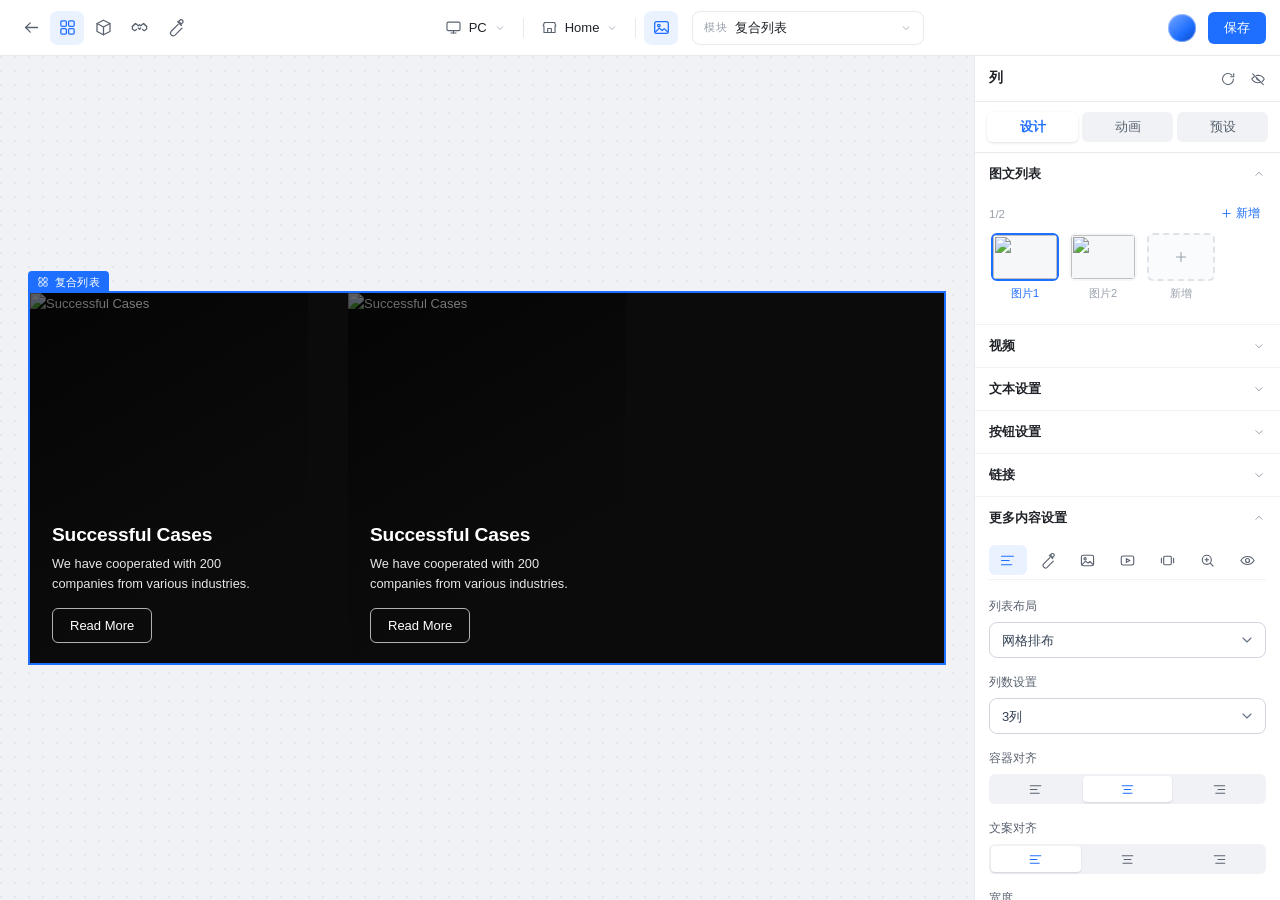
==== commit dcb4e46c: "feat: 复合列表3列撑满/文字背景局域生效、多排tab单行展示、双排单排多排新增文案设置" ====
--- a/editor.html
+++ b/editor.html
@@ -9,9 +9,9 @@
 <link rel="stylesheet" href="assets/css/mod2.css">
 <link rel="stylesheet" href="assets/css/mod3.css">
 <link rel="stylesheet" href="assets/css/mod4.css">
-<link rel="stylesheet" href="assets/css/mod5.css?v=19">
-<link rel="stylesheet" href="assets/css/editor-shell.css?v=19">
-<link rel="stylesheet" href="assets/css/editor-canvas.css?v=19">
+<link rel="stylesheet" href="assets/css/mod5.css?v=24">
+<link rel="stylesheet" href="assets/css/editor-shell.css?v=24">
+<link rel="stylesheet" href="assets/css/editor-canvas.css?v=24">
 </head>
 <body class="ed">
 
@@ -97,14 +97,14 @@
 <button class="ed-fab" id="fabBtn">设置</button>
 <div class="ed-toast" id="toast"></div>
 
-<script src="assets/js/icons.js?v=19"></script>
-<script src="assets/js/data.js?v=19"></script>
-<script src="assets/js/editor-defs.js?v=19"></script>
-<script src="assets/js/editor-fields.js?v=19"></script>
-<script src="assets/js/editor-panels.js?v=19"></script>
-<script src="assets/js/editor-m1.js?v=19"></script>
-<script src="assets/js/editor-m5.js?v=19"></script>
-<script src="assets/js/editor-canvas.js?v=19"></script>
-<script src="assets/js/editor-core.js?v=19"></script>
+<script src="assets/js/icons.js?v=24"></script>
+<script src="assets/js/data.js?v=24"></script>
+<script src="assets/js/editor-defs.js?v=24"></script>
+<script src="assets/js/editor-fields.js?v=24"></script>
+<script src="assets/js/editor-panels.js?v=24"></script>
+<script src="assets/js/editor-m1.js?v=24"></script>
+<script src="assets/js/editor-m5.js?v=24"></script>
+<script src="assets/js/editor-canvas.js?v=24"></script>
+<script src="assets/js/editor-core.js?v=24"></script>
 </body>
 </html>
--- a/assets/css/editor-shell.css
+++ b/assets/css/editor-shell.css
@@ -260,8 +260,10 @@
 /* ================= 结构4：图文卡片列表 ================= */
 .ed-list {
   display: grid;
-  grid-template-columns: repeat(var(--cols, 2), minmax(0, 1fr));
+  grid-template-columns: repeat(var(--cols, 3), minmax(0, 1fr));
   gap: var(--gap, 8px);
+  width: 100%;
+  box-sizing: border-box;
 }
 .ed-track {
   display: flex;
@@ -300,14 +302,26 @@
   inset: 0;
   display: flex;
   flex-direction: column;
+  justify-content: flex-end;
+  align-items: flex-start;
+  padding: 20px 22px;
+  box-sizing: border-box;
+  color: #fff;
+  pointer-events: none;
+}
+.ed-card__text.is-center { align-items: center; }
+.ed-card__text.is-right { align-items: flex-end; }
+.ed-card__text-box {
+  display: flex;
+  flex-direction: column;
   align-items: flex-start;
   gap: 7px;
-  padding: 22px 24px;
+  max-width: 100%;
+  pointer-events: auto;
   box-sizing: border-box;
-  color: #fff;
-}
-.ed-card__text.is-center { align-items: center; text-align: center; }
-.ed-card__text.is-right { align-items: flex-end; text-align: right; }
+}
+.ed-card__text.is-center .ed-card__text-box { align-items: center; text-align: center; }
+.ed-card__text.is-right .ed-card__text-box { align-items: flex-end; text-align: right; }
 .ed-card__text h3 {
   margin: 0;
   font-size: clamp(16px, 1.5vw, 21px);
@@ -747,19 +761,24 @@
 .ed-scroll::-webkit-scrollbar { width: 8px; }
 .ed-scroll::-webkit-scrollbar-thumb { background: #dcdfe4; border-radius: 8px; }
 
-/* ---- 多列表 列1/列2 切换 Tab ---- */
+/* ---- 多列表 列1/列2/列3 切换 Tab ---- */
 .ed-coltab {
-  display: grid;
-  grid-template-columns: 1fr 1fr;
+  display: flex;
   gap: 4px;
   padding: 10px 14px 4px;
 }
 .ed-coltab button {
+  flex: 1 1 0;
+  min-width: 0;
   height: 30px;
+  padding: 0 4px;
   border-radius: var(--ui-radius);
   background: var(--ui-line-2);
   color: var(--ui-text-2);
-  font-size: 12.5px;
+  font-size: 12px;
+  white-space: nowrap;
+  overflow: hidden;
+  text-overflow: ellipsis;
   transition: background .16s, color .16s;
 }
 .ed-coltab button.is-on {
--- a/assets/css/editor-canvas.css
+++ b/assets/css/editor-canvas.css
@@ -224,29 +224,52 @@
 .ed-mod .m1--it-lr .m1__item {
   display: flex; flex-direction: row; align-items: flex-start; gap: 14px; text-align: left;
 }
-.ed-mod .m1--it-lr .m1__icon { margin: 0; flex: 0 0 auto; }
+.ed-mod .m1--it-lr .m1__icon { flex: 0 0 auto; }
 /* rl（右图左文）：图标在文字右边 */
 .ed-mod .m1--it-rl .m1__item {
   display: flex; flex-direction: row; align-items: flex-start; gap: 14px; text-align: right;
 }
-.ed-mod .m1--it-rl .m1__icon { margin: 0; order: 2; flex: 0 0 auto; }
+.ed-mod .m1--it-rl .m1__icon { order: 2; flex: 0 0 auto; }
 .ed-mod .m1--it-rl .m1__text { order: 1; }
 
 /* 图文对齐（必须在 bt/lr/rl 之后，才能覆盖默认居中） */
-/* 竖向 tb：图标在文字上方 → 对齐时改左右 margin，保留 14px 下间距 */
-.ed-mod .m1--it-tb.m1--imgx-left .m1__icon { display: flex; margin: 0 auto 14px 0; }
-.ed-mod .m1--it-tb.m1--imgx-right .m1__icon { display: flex; margin: 0 0 14px auto; }
-.ed-mod .m1--it-tb.m1--imgx-center .m1__icon { display: flex; margin: 0 auto 14px; }
-/* 竖向 bt：图标在文字下方 → 14px 上间距 */
-.ed-mod .m1--it-bt.m1--imgx-left .m1__icon { display: flex; margin: 14px auto 0 0; }
-.ed-mod .m1--it-bt.m1--imgx-right .m1__icon { display: flex; margin: 14px 0 0 auto; }
-.ed-mod .m1--it-bt.m1--imgx-center .m1__icon { display: flex; margin: 14px auto 0; }
+/* 竖向 tb：图标在文字上方 */
+.ed-mod .m1--it-tb.m1--imgx-left .m1__item,
+.ed-mod .m1--it-bt.m1--imgx-left .m1__item {
+  display: flex !important; flex-direction: column !important; align-items: flex-start !important; text-align: left !important;
+}
+.ed-mod .m1--it-tb.m1--imgx-left .m1__icon,
+.ed-mod .m1--it-bt.m1--imgx-left .m1__icon {
+  display: flex; align-self: flex-start !important; margin-left: 0 !important; margin-right: auto !important;
+}
+
+.ed-mod .m1--it-tb.m1--imgx-center .m1__item,
+.ed-mod .m1--it-bt.m1--imgx-center .m1__item {
+  display: flex !important; flex-direction: column !important; align-items: center !important; text-align: center !important;
+}
+.ed-mod .m1--it-tb.m1--imgx-center .m1__icon,
+.ed-mod .m1--it-bt.m1--imgx-center .m1__icon {
+  display: flex; align-self: center !important; margin-left: auto !important; margin-right: auto !important;
+}
+
+.ed-mod .m1--it-tb.m1--imgx-right .m1__item,
+.ed-mod .m1--it-bt.m1--imgx-right .m1__item {
+  display: flex !important; flex-direction: column !important; align-items: flex-end !important; text-align: right !important;
+}
+.ed-mod .m1--it-tb.m1--imgx-right .m1__icon,
+.ed-mod .m1--it-bt.m1--imgx-right .m1__icon {
+  display: flex; align-self: flex-end !important; margin-left: auto !important; margin-right: 0 !important;
+}
+
+.ed-mod .m1--it-tb .m1__icon { margin-bottom: 14px; }
+.ed-mod .m1--it-bt .m1__icon { order: 2; margin-top: 14px; }
+.ed-mod .m1--it-bt .m1__text { order: 1; }
 
 /* inner（图片靠内）：图标都朝向主图 —— 左列图标在右、右列图标在左；文案对齐由「文案对齐」独立控制 */
 .ed-mod .m1--it-inner .m1__item {
   display: flex; flex-direction: row; align-items: center; gap: 14px;
 }
-.ed-mod .m1--it-inner .m1__icon { margin: 0; flex: 0 0 auto; }
+.ed-mod .m1--it-inner .m1__icon { flex: 0 0 auto; }
 .ed-mod .m1--it-inner .m1__col--left .m1__item { flex-direction: row-reverse; }
 .ed-mod .m1--it-inner .m1__col--right .m1__item { flex-direction: row; }
 
@@ -254,7 +277,7 @@
 .ed-mod .m1--it-outer .m1__item {
   display: flex; flex-direction: row; align-items: center; gap: 14px;
 }
-.ed-mod .m1--it-outer .m1__icon { margin: 0; flex: 0 0 auto; }
+.ed-mod .m1--it-outer .m1__icon { flex: 0 0 auto; }
 .ed-mod .m1--it-outer .m1__col--left .m1__item { flex-direction: row; }
 .ed-mod .m1--it-outer .m1__col--right .m1__item { flex-direction: row-reverse; }
 /* 结构2/3 复用库内样式时，画布里限制图片高度 */
@@ -263,6 +286,29 @@
   overflow: hidden;
   border-radius: inherit;
 }
+
+/* 图标盒模型：保证 padding 生效内间距，margin 生效外间距 */
+.ed-mod .m1__icon,
+.ed-mod .m2__badge,
+.ed-mod .m3__icon,
+.ed-mod .m5__icon {
+  box-sizing: border-box;
+  display: inline-flex;
+  align-items: center;
+  justify-content: center;
+}
+.ed-mod .m2__list--check .m2__item .m2__badge {
+  background: transparent;
+  border: none;
+  width: auto;
+  height: auto;
+  padding: 0;
+  margin: 0;
+}
+.ed-mod .m3__icon {
+  min-width: 32px;
+  min-height: 32px;
+}
 .ed-mod .m2__media img { width: 100%; height: 100%; object-fit: cover; }
 .ed-mod .m3__media img { max-height: 620px; object-fit: cover; }
 .ed-mod .m3__card figure,
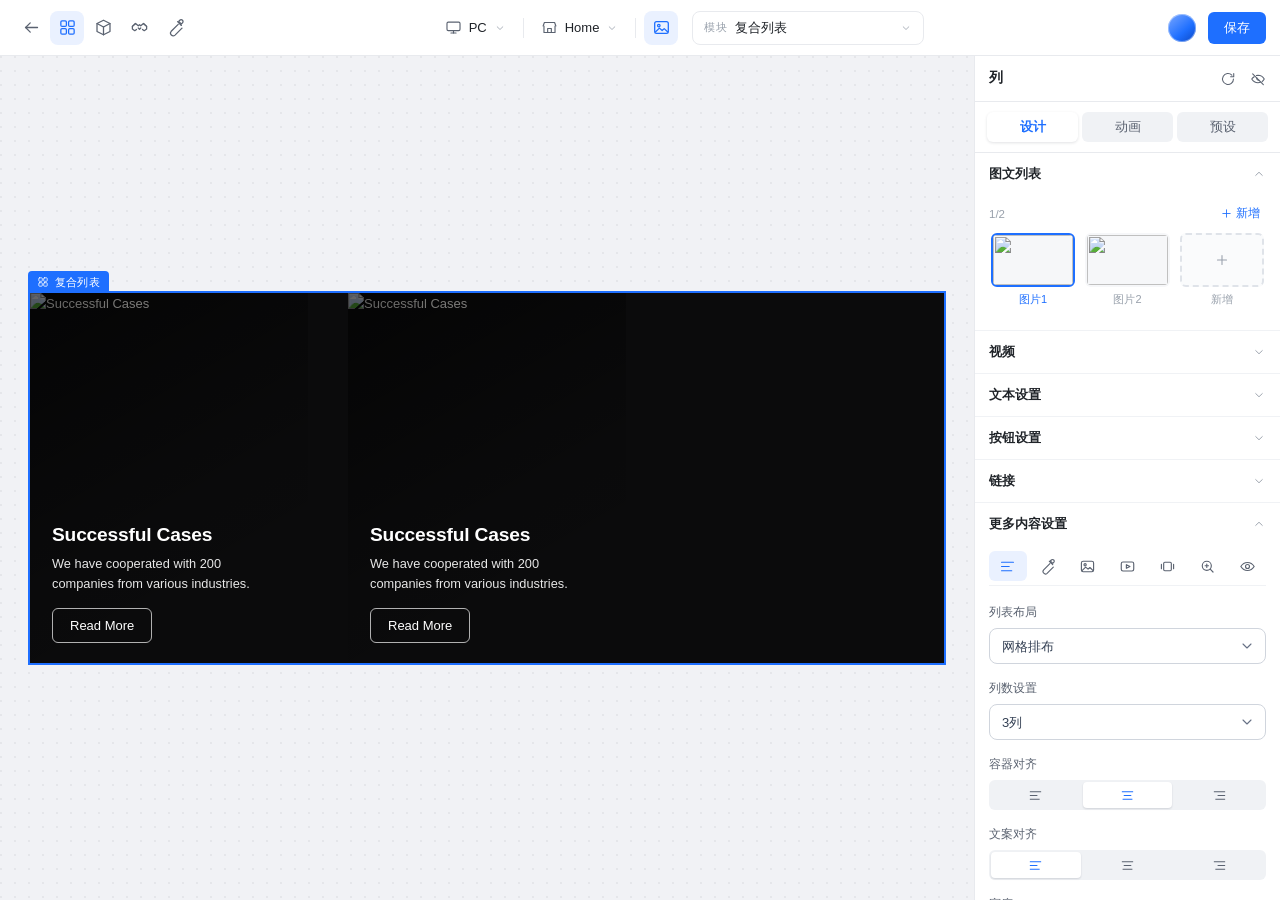
==== commit 1ff89bdc: "fix(panel): 图文列表缩略图3列自适应撑满整行彻底消除右侧空隙" ====
--- a/editor.html
+++ b/editor.html
@@ -9,9 +9,9 @@
 <link rel="stylesheet" href="assets/css/mod2.css">
 <link rel="stylesheet" href="assets/css/mod3.css">
 <link rel="stylesheet" href="assets/css/mod4.css">
-<link rel="stylesheet" href="assets/css/mod5.css?v=24">
-<link rel="stylesheet" href="assets/css/editor-shell.css?v=24">
-<link rel="stylesheet" href="assets/css/editor-canvas.css?v=24">
+<link rel="stylesheet" href="assets/css/mod5.css?v=25">
+<link rel="stylesheet" href="assets/css/editor-shell.css?v=25">
+<link rel="stylesheet" href="assets/css/editor-canvas.css?v=25">
 </head>
 <body class="ed">
 
--- a/assets/css/editor-shell.css
+++ b/assets/css/editor-shell.css
@@ -1238,29 +1238,30 @@
 
 /* 缩略图列表 */
 .thumbs {
-  display: flex;
-  flex-wrap: wrap;
+  display: grid;
+  grid-template-columns: repeat(3, minmax(0, 1fr));
   gap: 10px;
   padding: 4px 2px 8px;
-  max-height: 132px;
+  max-height: 220px;
   overflow-y: auto;
   overflow-x: hidden;
 }
 .thumb {
   position: relative;
-  flex: 0 0 auto;
-  width: 68px;
+  width: 100%;
+  min-width: 0;
   text-align: center;
 }
 .thumb__box {
   display: block;
-  width: 68px;
-  height: 48px;
+  width: 100%;
+  height: 54px;
   border-radius: 6px;
   border: 2px solid transparent;
   overflow: hidden;
   background: var(--ui-field);
   transition: border-color .18s;
+  box-sizing: border-box;
 }
 .thumb__box img { width: 100%; height: 100%; object-fit: cover; display: block; }
 .thumb__box--icon {
@@ -1282,7 +1283,8 @@
   font-size: 11px;
   color: var(--ui-text-2);
   margin-top: 3px;
-  max-width: 68px;
+  width: 100%;
+  max-width: 100%;
   overflow: hidden;
   text-overflow: ellipsis;
   white-space: nowrap;
@@ -1294,7 +1296,8 @@
   font-size: 11px;
   color: var(--ui-text-3);
   line-height: 1.2;
-  max-width: 68px;
+  width: 100%;
+  max-width: 100%;
   overflow: hidden;
   text-overflow: ellipsis;
   white-space: nowrap;
@@ -1304,7 +1307,7 @@
 .thumb__del {
   position: absolute;
   top: -5px;
-  right: 4px;
+  right: 2px;
   width: 16px;
   height: 16px;
   border-radius: 50%;
